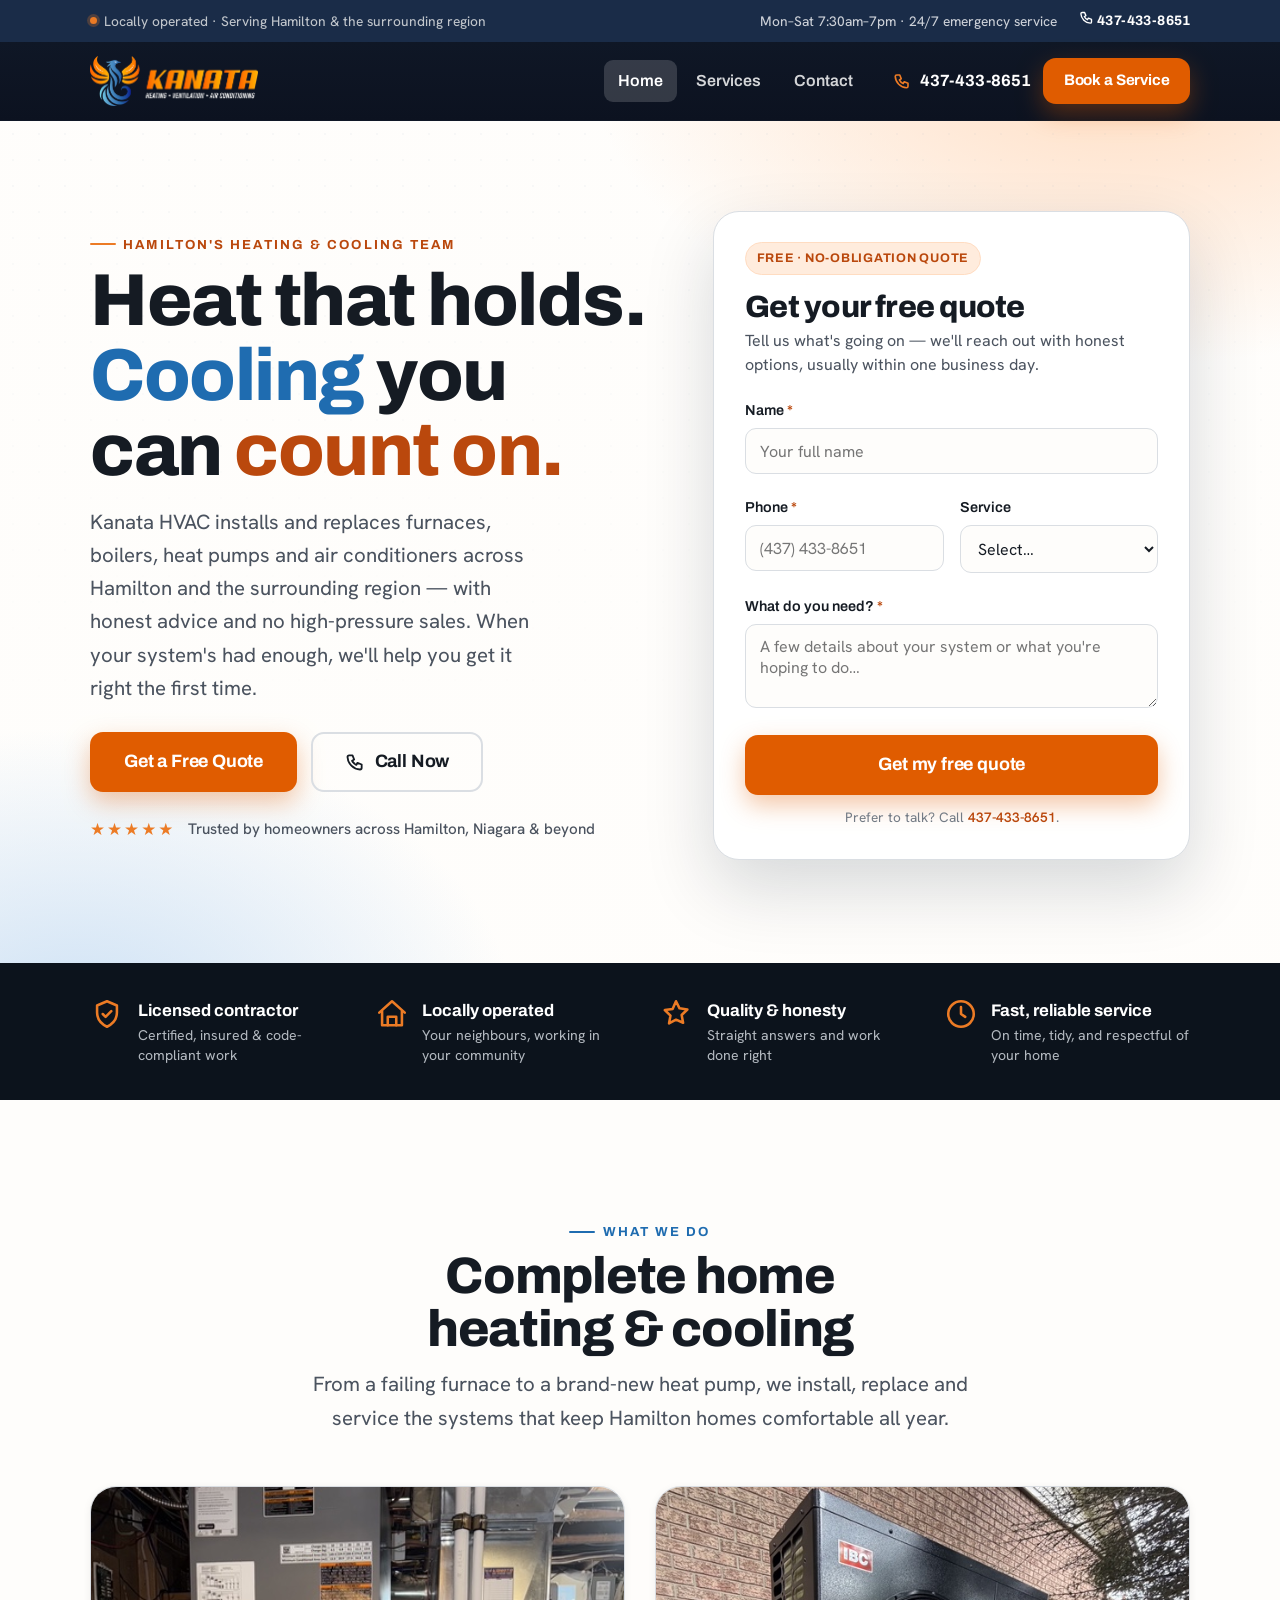
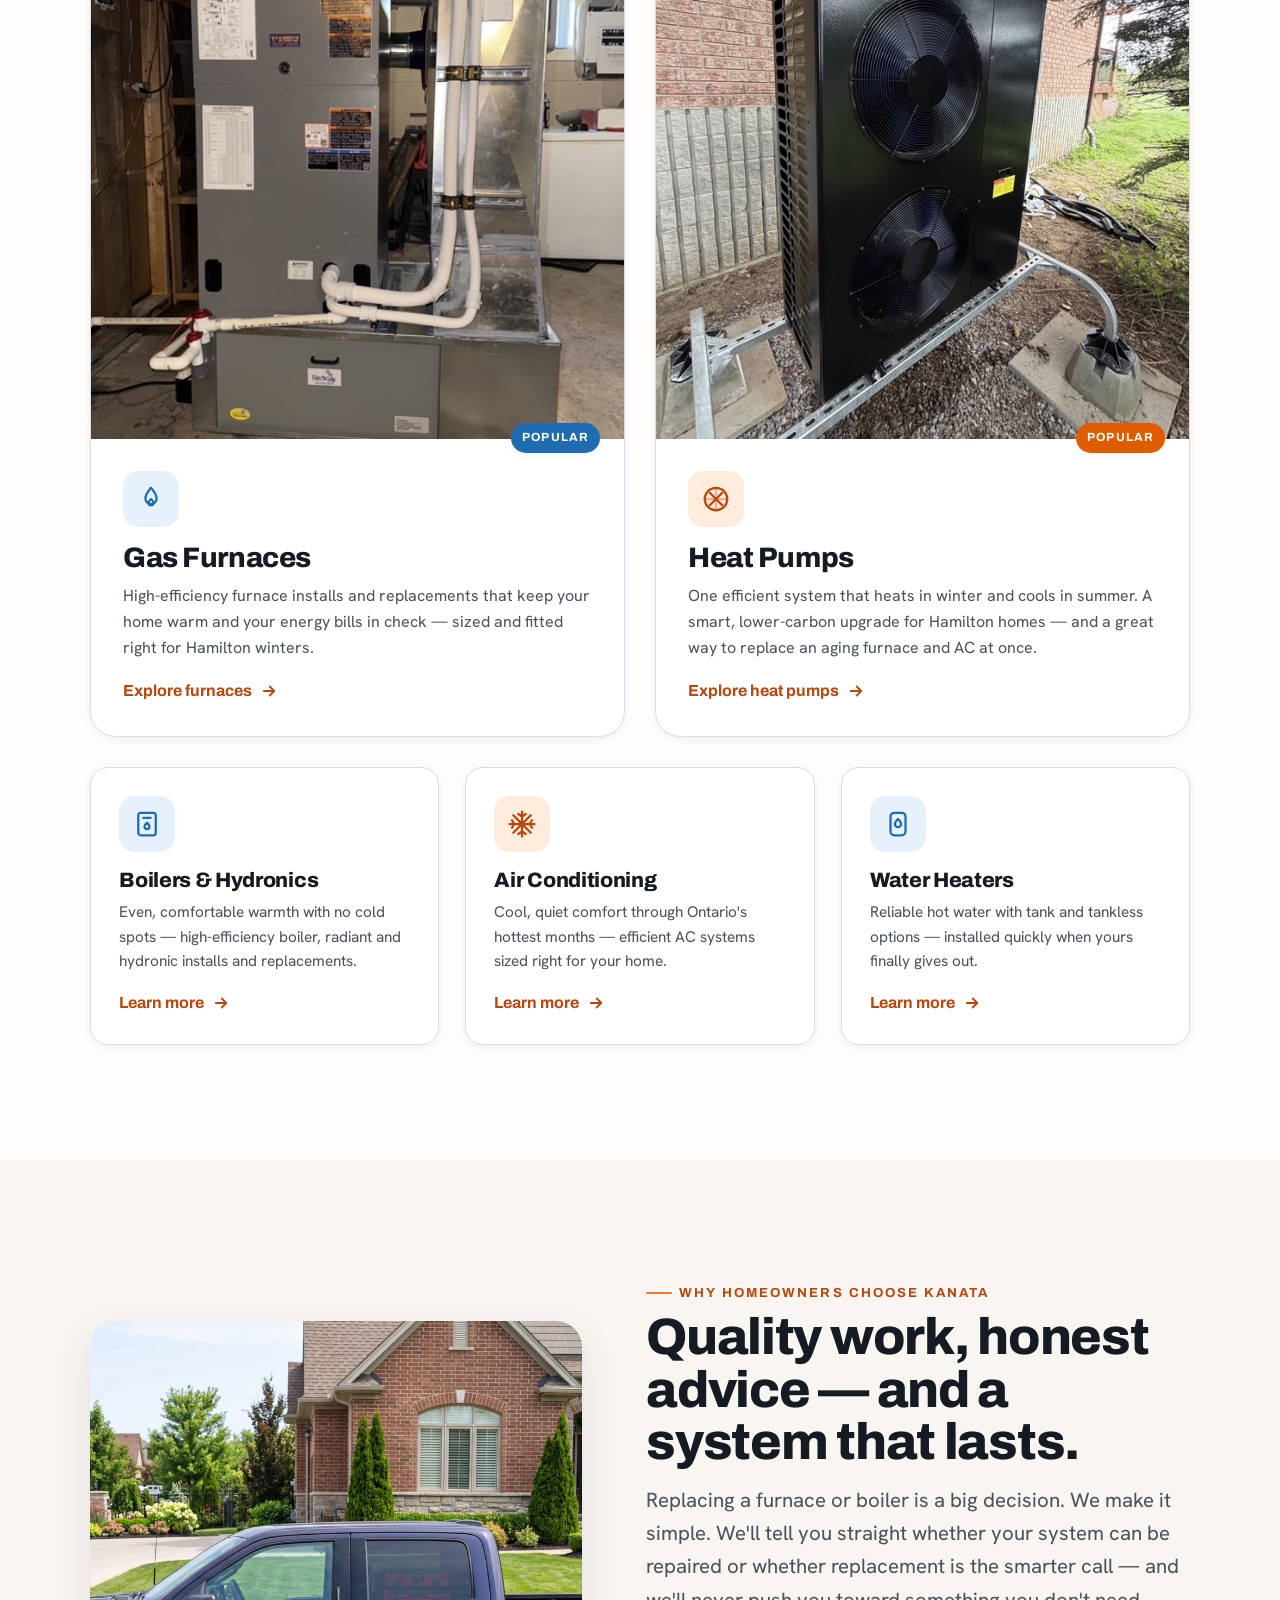
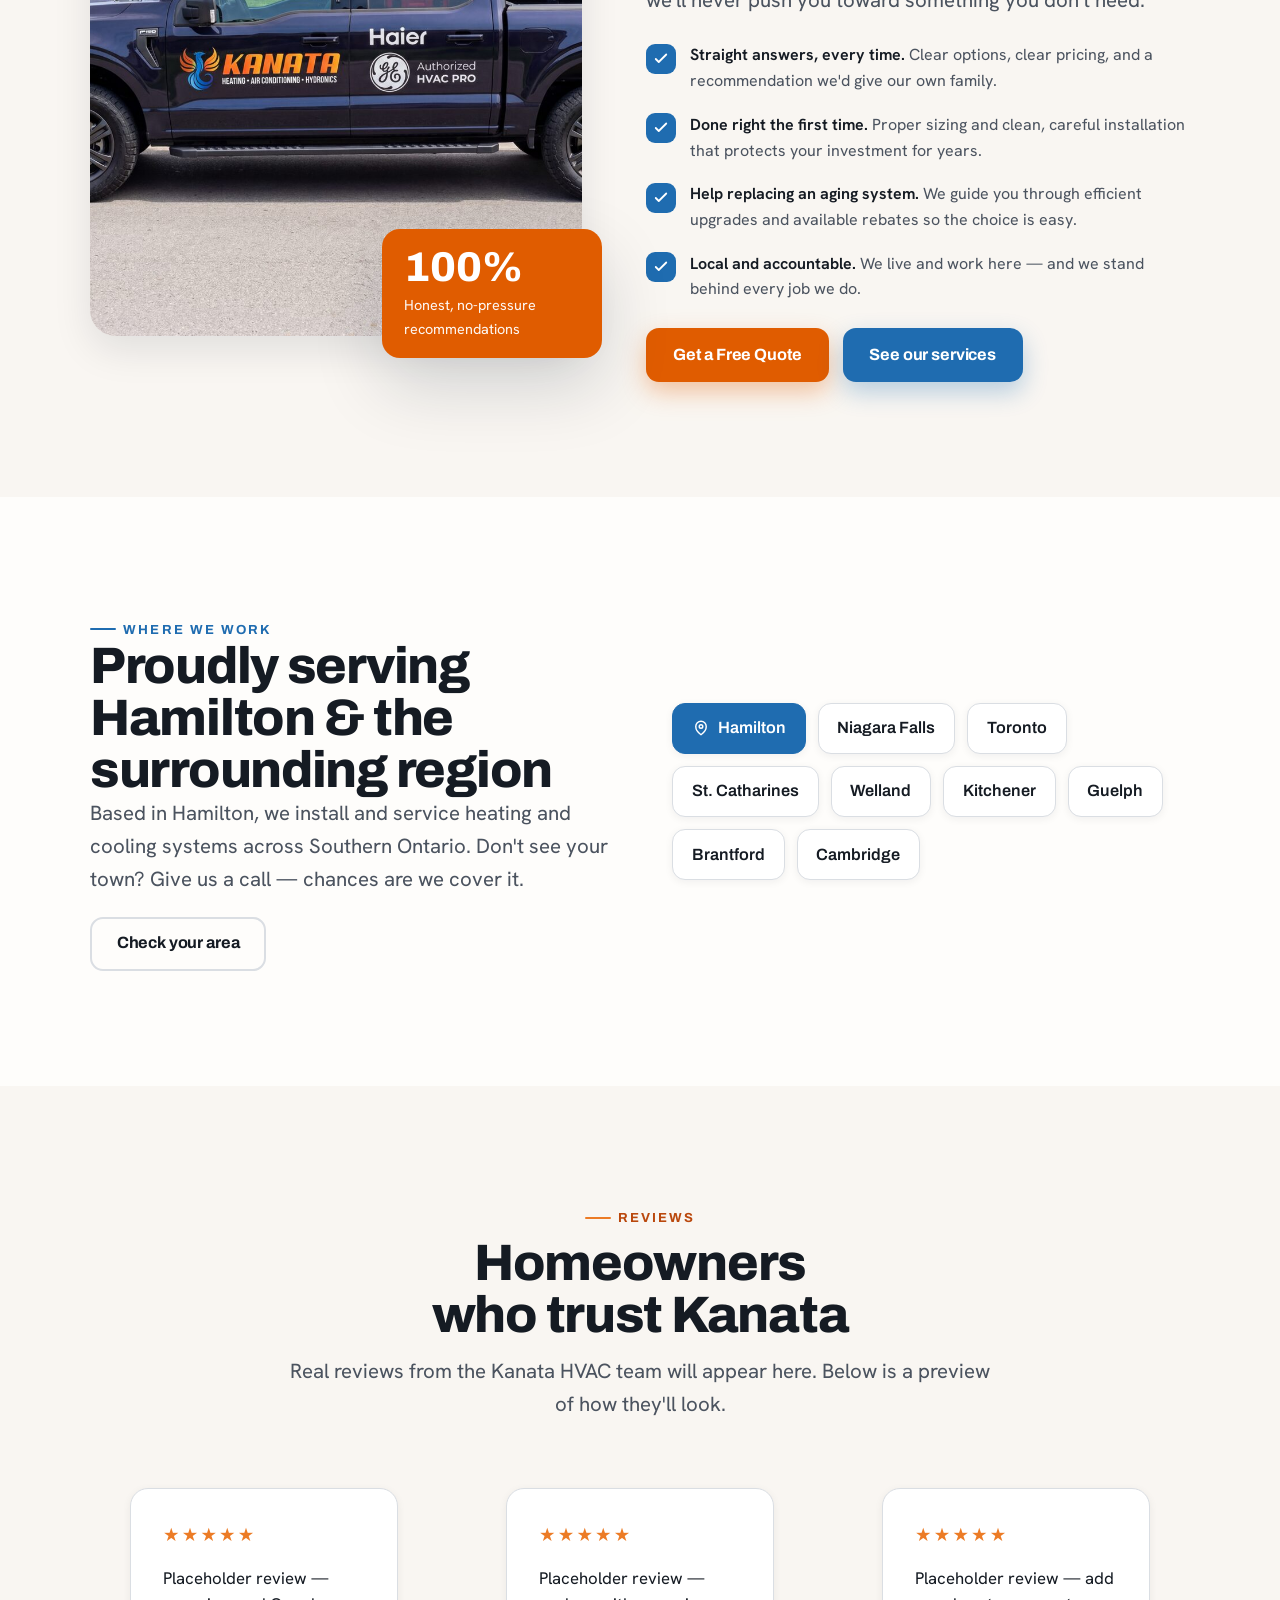
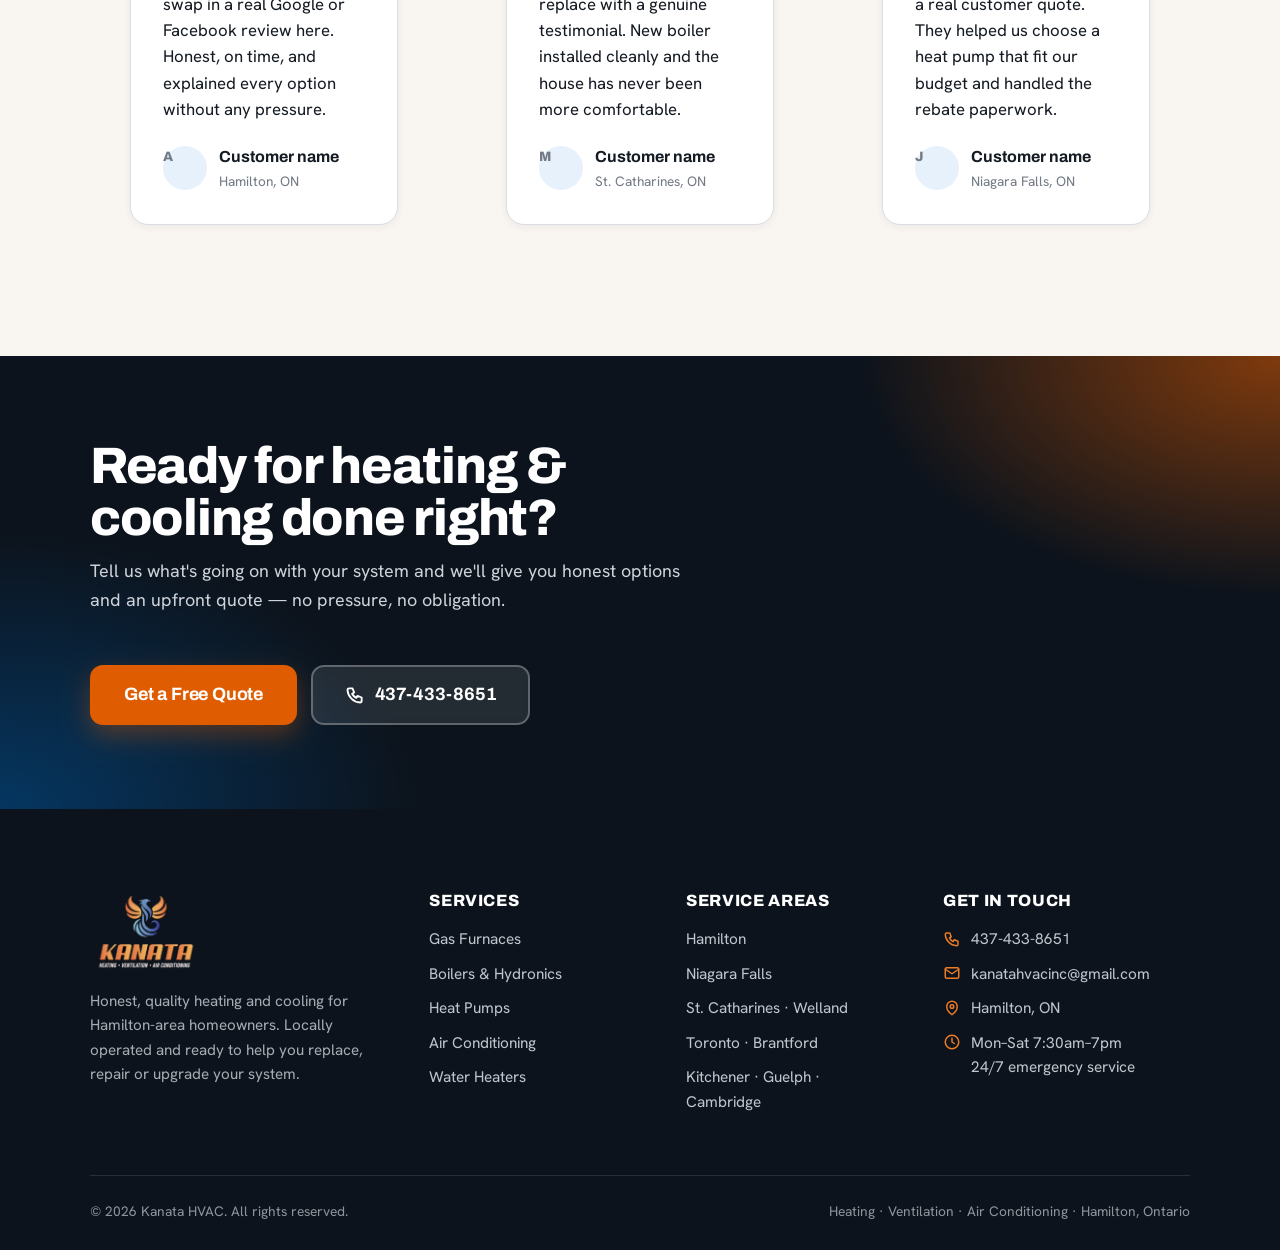
==== index.html @ a3b9c1a9 "Optimize truck image: 24MB PNG -> 366KB JPEG, update reference" ====
<!DOCTYPE html>
<html lang="en">
<head>
<meta charset="UTF-8">
<meta name="viewport" content="width=device-width, initial-scale=1.0">
<title>Kanata HVAC — Heating &amp; Cooling Experts in Hamilton, Ontario</title>
<meta name="description" content="Kanata HVAC installs and replaces gas furnaces, boilers, heat pumps, air conditioners and water heaters across Hamilton, Niagara Falls, St. Catharines and the surrounding region. Honest advice, quality installs. Call 437-433-8651.">
<link rel="icon" href="assets/logo-icon.png">
<link rel="preconnect" href="https://fonts.googleapis.com">
<link rel="preconnect" href="https://fonts.gstatic.com" crossorigin>
<link href="https://fonts.googleapis.com/css2?family=Archivo:wght@400;500;600;700;800;900&family=Hanken+Grotesk:wght@400;500;600;700&family=Oswald:wght@400;500;600;700&family=Public+Sans:wght@400;500;600;700&family=Saira:wght@400;500;600;700;800&family=Space+Grotesk:wght@400;500;600;700&family=Chivo:wght@400;500;600;700&display=swap" rel="stylesheet">
<link rel="stylesheet" href="styles.css">
<link rel="stylesheet" href="home.css">
</head>
<body>

<!-- ============ TOP BAR ============ -->
<div class="topbar">
  <div class="wrap">
    <div class="tb-left"><span class="dot"></span> Locally operated · Serving Hamilton &amp; the surrounding region</div>
    <div class="tb-right">
      <span class="tb-hours">Mon–Sat 7:30am–7pm · 24/7 emergency service</span>
      <a class="tb-phone" href="tel:+14374338651">
        <svg viewBox="0 0 24 24" fill="none" stroke="currentColor" stroke-width="2.2" stroke-linecap="round" stroke-linejoin="round" style="width:15px;height:15px"><path d="M5 4h4l2 5-2.5 1.5a11 11 0 0 0 5 5L15 13l5 2v4a2 2 0 0 1-2 2A16 16 0 0 1 3 6a2 2 0 0 1 2-2"/></svg>
        437-433-8651
      </a>
    </div>
  </div>
</div>

<!-- ============ HEADER / NAV ============ -->
<header class="nav" id="nav">
  <div class="wrap">
    <a class="brand" href="index.html" aria-label="Kanata HVAC — home">
      <img class="brand-logo" src="logo-full.png" alt="Kanata HVAC — Heating, Ventilation, Air Conditioning">
    </a>
    <nav class="nav-links" aria-label="Primary">
      <a href="index.html" class="active">Home</a>
      <a href="services.html">Services</a>
      <a href="contact.html">Contact</a>
    </nav>
    <div class="nav-cta">
      <a class="nav-phone desktop-phone" href="tel:+14374338651">
        <svg viewBox="0 0 24 24" fill="none" stroke="currentColor" stroke-width="2.2" stroke-linecap="round" stroke-linejoin="round"><path d="M5 4h4l2 5-2.5 1.5a11 11 0 0 0 5 5L15 13l5 2v4a2 2 0 0 1-2 2A16 16 0 0 1 3 6a2 2 0 0 1 2-2"/></svg>
        437-433-8651
      </a>
      <a class="btn btn-primary btn-sm" href="contact.html">Book a Service</a>
    </div>
    <button class="hamburger" id="hamburger" aria-label="Open menu" aria-expanded="false">
      <svg viewBox="0 0 24 24" fill="none" stroke="currentColor" stroke-width="2" stroke-linecap="round"><path d="M3 6h18M3 12h18M3 18h18"/></svg>
    </button>
  </div>
</header>

<!-- mobile menu -->
<div class="mobile-scrim" id="scrim"></div>
<aside class="mobile-menu" id="mobileMenu" aria-label="Mobile menu">
  <div class="mm-head">
    <img src="assets/logo-kanata.png" alt="Kanata HVAC" style="height:26px">
    <button class="mm-close" id="mmClose" aria-label="Close menu">
      <svg viewBox="0 0 24 24" fill="none" stroke="currentColor" stroke-width="2" stroke-linecap="round"><path d="M6 6l12 12M18 6L6 18"/></svg>
    </button>
  </div>
  <a class="mm-link" href="index.html">Home</a>
  <a class="mm-link" href="services.html">Services</a>
  <a class="mm-link" href="contact.html">Contact</a>
  <div class="mm-cta">
    <a class="btn btn-primary btn-block" href="contact.html">Get a Free Quote</a>
    <a class="btn btn-blue btn-block" href="contact.html">Book a Service</a>
    <a class="btn btn-outline btn-block" href="tel:+14374338651">
      <svg viewBox="0 0 24 24" fill="none" stroke="currentColor" stroke-width="2.2" stroke-linecap="round" stroke-linejoin="round"><path d="M5 4h4l2 5-2.5 1.5a11 11 0 0 0 5 5L15 13l5 2v4a2 2 0 0 1-2 2A16 16 0 0 1 3 6a2 2 0 0 1 2-2"/></svg>
      Call 437-433-8651
    </a>
  </div>
</aside>

<main>
<!-- ============ HERO ============ -->
<section class="hero">
  <div class="hero-bg" aria-hidden="true"></div>
  <div class="wrap hero-grid">
    <div class="hero-copy">
      <span class="eyebrow">Hamilton's heating &amp; cooling team</span>
      <h1>Heat that holds. <span class="hl-cool">Cooling</span> you can <span class="hl-warm">count on.</span></h1>
      <p class="lead">Kanata HVAC installs and replaces furnaces, boilers, heat pumps and air conditioners across Hamilton and the surrounding region — with honest advice and no high-pressure sales. When your system's had enough, we'll help you get it right the first time.</p>
      <div class="btn-row">
        <a class="btn btn-primary btn-lg" href="contact.html">Get a Free Quote</a>
        <a class="btn btn-outline btn-lg" href="tel:+14374338651">
          <svg viewBox="0 0 24 24" fill="none" stroke="currentColor" stroke-width="2.2" stroke-linecap="round" stroke-linejoin="round"><path d="M5 4h4l2 5-2.5 1.5a11 11 0 0 0 5 5L15 13l5 2v4a2 2 0 0 1-2 2A16 16 0 0 1 3 6a2 2 0 0 1 2-2"/></svg>
          Call Now
        </a>
      </div>
      <div class="hero-trust">
        <div class="stars" aria-label="5 out of 5 stars">★★★★★</div>
        <span>Trusted by homeowners across Hamilton, Niagara &amp; beyond</span>
      </div>
    </div>

    <div class="hero-media">
      <div class="form-card hero-form" id="heroQuoteCard">
        <form id="heroQuoteForm" data-quote-form novalidate>
          <div class="form-body">
            <span class="hf-flag">Free · No-obligation quote</span>
            <h2>Get your free quote</h2>
            <p class="sub">Tell us what's going on — we'll reach out with honest options, usually within one business day.</p>
            <div class="form-grid">
              <div class="field full">
                <label for="hf-name">Name <span class="req">*</span></label>
                <input type="text" id="hf-name" name="name" autocomplete="name" placeholder="Your full name" data-required>
                <span class="field-error"></span>
              </div>
              <div class="field">
                <label for="hf-phone">Phone <span class="req">*</span></label>
                <input type="tel" id="hf-phone" name="phone" autocomplete="tel" placeholder="(437) 433-8651" data-required>
                <span class="field-error"></span>
              </div>
              <div class="field">
                <label for="hf-service">Service</label>
                <select id="hf-service" name="service">
                  <option value="">Select…</option>
                  <option>Boiler / hydronics</option>
                  <option>Heat pump</option>
                  <option>Gas furnace</option>
                  <option>Air conditioning</option>
                  <option>Water heater</option>
                  <option>Not sure — need advice</option>
                </select>
                <span class="field-error"></span>
              </div>
              <div class="field full">
                <label for="hf-message">What do you need? <span class="req">*</span></label>
                <textarea id="hf-message" name="message" placeholder="A few details about your system or what you're hoping to do…" data-required></textarea>
                <span class="field-error"></span>
              </div>
            </div>
            <div class="form-actions">
              <button type="submit" class="btn btn-primary btn-lg btn-block">Get my free quote</button>
              <p class="form-note">Prefer to talk? Call <a href="tel:+14374338651">437-433-8651</a>.</p>
            </div>
          </div>
          <div class="form-success" hidden>
            <div class="fs-ic">
              <svg viewBox="0 0 24 24" fill="none" stroke="currentColor" stroke-width="2.2" stroke-linecap="round" stroke-linejoin="round"><path d="M5 12l4 4L19 6"/></svg>
            </div>
            <h3>Thanks — we've got it!</h3>
            <p>A member of the Kanata HVAC team will reach out shortly. Need us sooner? Call <a href="tel:+14374338651" style="color:var(--orange-deep);font-weight:600">437-433-8651</a>.</p>
          </div>
        </form>
      </div>
    </div>
  </div>
</section>

<!-- ============ TRUST STRIP ============ -->
<section class="trust-strip">
  <div class="wrap trust-grid">
    <div class="trust-item">
      <svg viewBox="0 0 24 24" fill="none" stroke="currentColor" stroke-width="1.8" stroke-linecap="round" stroke-linejoin="round"><path d="M12 3l7 3v5c0 4.5-3 8-7 10-4-2-7-5.5-7-10V6z"/><path d="M9 12l2 2 4-4"/></svg>
      <div><strong>Licensed contractor</strong><span>Certified, insured &amp; code-compliant work</span></div>
    </div>
    <div class="trust-item">
      <svg viewBox="0 0 24 24" fill="none" stroke="currentColor" stroke-width="1.8" stroke-linecap="round" stroke-linejoin="round"><path d="M3 11l9-8 9 8"/><path d="M5 10v10h14V10"/><path d="M9 20v-6h6v6"/></svg>
      <div><strong>Locally operated</strong><span>Your neighbours, working in your community</span></div>
    </div>
    <div class="trust-item">
      <svg viewBox="0 0 24 24" fill="none" stroke="currentColor" stroke-width="1.8" stroke-linecap="round" stroke-linejoin="round"><path d="M12 3l2.5 5 5.5.8-4 3.9 1 5.5L12 16l-4.9 2.6 1-5.5-4-3.9 5.5-.8z"/></svg>
      <div><strong>Quality &amp; honesty</strong><span>Straight answers and work done right</span></div>
    </div>
    <div class="trust-item">
      <svg viewBox="0 0 24 24" fill="none" stroke="currentColor" stroke-width="1.8" stroke-linecap="round" stroke-linejoin="round"><circle cx="12" cy="12" r="9"/><path d="M12 7v5l3 2"/></svg>
      <div><strong>Fast, reliable service</strong><span>On time, tidy, and respectful of your home</span></div>
    </div>
  </div>
</section>

<!-- ============ SERVICES OVERVIEW ============ -->
<section class="section" id="services">
  <div class="wrap">
    <div class="section-head center reveal">
      <span class="eyebrow eyebrow--blue" style="justify-content:center">What we do</span>
      <h2>Complete home heating &amp; cooling</h2>
      <p class="lead">From a failing furnace to a brand-new heat pump, we install, replace and service the systems that keep Hamilton homes comfortable all year.</p>
    </div>

    <!-- featured pair -->
    <div class="svc-featured">
      <a class="svc-feature svc-feature--blue reveal" href="services.html#furnaces">
        <div class="svc-feature-media">
          <img src="furnace.jpeg" alt="High-efficiency furnace and air handler installed by Kanata HVAC" style="width:100%;height:100%;object-fit:cover;display:block;">
        </div>
        <div class="svc-feature-body">
          <span class="svc-tag">Popular</span>
          <div class="svc-ic">
            <svg viewBox="0 0 24 24" fill="none" stroke="currentColor" stroke-width="1.8" stroke-linecap="round" stroke-linejoin="round"><path d="M12 3c3 3.5 4.5 6 4.5 8.5a4.5 4.5 0 0 1-9 0C7.5 9 9 6.5 12 3z"/><path d="M12 17a2 2 0 0 0 2-2c0-1-1-2-2-3-1 1-2 2-2 3a2 2 0 0 0 2 2z"/></svg>
          </div>
          <h3>Gas Furnaces</h3>
          <p>High-efficiency furnace installs and replacements that keep your home warm and your energy bills in check — sized and fitted right for Hamilton winters.</p>
          <span class="svc-link">Explore furnaces <svg viewBox="0 0 24 24" fill="none" stroke="currentColor" stroke-width="2.4" stroke-linecap="round" stroke-linejoin="round"><path d="M5 12h14M13 6l6 6-6 6"/></svg></span>
        </div>
      </a>

      <a class="svc-feature svc-feature--orange reveal" href="services.html#heat-pumps">
        <div class="svc-feature-media">
          <img src="heatpump.jpeg" alt="IBC heat pump exterior unit installed by Kanata HVAC" style="width:100%;height:100%;object-fit:cover;display:block;">
        </div>
        <div class="svc-feature-body">
          <span class="svc-tag svc-tag--orange">Popular</span>
          <div class="svc-ic svc-ic--orange">
            <svg viewBox="0 0 24 24" fill="none" stroke="currentColor" stroke-width="1.8" stroke-linecap="round" stroke-linejoin="round"><circle cx="12" cy="12" r="9"/><path d="M12 3v18M3 12h18" opacity=".35"/><path d="M12 12L7 7M12 12l5 5M12 12l5-5M12 12l-5 5"/></svg>
          </div>
          <h3>Heat Pumps</h3>
          <p>One efficient system that heats in winter and cools in summer. A smart, lower-carbon upgrade for Hamilton homes — and a great way to replace an aging furnace and AC at once.</p>
          <span class="svc-link">Explore heat pumps <svg viewBox="0 0 24 24" fill="none" stroke="currentColor" stroke-width="2.4" stroke-linecap="round" stroke-linejoin="round"><path d="M5 12h14M13 6l6 6-6 6"/></svg></span>
        </div>
      </a>
    </div>

    <!-- secondary trio -->
    <div class="svc-trio">
      <a class="svc-card reveal" href="services.html#boilers">
        <div class="svc-ic svc-ic--blue">
          <svg viewBox="0 0 24 24" fill="none" stroke="currentColor" stroke-width="1.8" stroke-linecap="round" stroke-linejoin="round"><rect x="5" y="3" width="14" height="18" rx="2"/><path d="M9 7h6"/><path d="M12 11c1.5 1.2 2 2 2 3a2 2 0 0 1-4 0c0-1 .5-1.8 2-3z"/></svg>
        </div>
        <h3>Boilers &amp; Hydronics</h3>
        <p>Even, comfortable warmth with no cold spots — high-efficiency boiler, radiant and hydronic installs and replacements.</p>
        <span class="svc-link">Learn more <svg viewBox="0 0 24 24" fill="none" stroke="currentColor" stroke-width="2.4" stroke-linecap="round" stroke-linejoin="round"><path d="M5 12h14M13 6l6 6-6 6"/></svg></span>
      </a>
      <a class="svc-card reveal" href="services.html#air-conditioning">
        <div class="svc-ic svc-ic--orange">
          <svg viewBox="0 0 24 24" fill="none" stroke="currentColor" stroke-width="1.8" stroke-linecap="round" stroke-linejoin="round"><path d="M12 2v20M12 6l3-2M12 6L9 4M12 18l3 2M12 18l-3 2M2 12h20M6 12L4 9M6 12l-2 3M18 12l2-3M18 12l2 3M5 5l14 14M19 5L5 19"/></svg>
        </div>
        <h3>Air Conditioning</h3>
        <p>Cool, quiet comfort through Ontario's hottest months — efficient AC systems sized right for your home.</p>
        <span class="svc-link">Learn more <svg viewBox="0 0 24 24" fill="none" stroke="currentColor" stroke-width="2.4" stroke-linecap="round" stroke-linejoin="round"><path d="M5 12h14M13 6l6 6-6 6"/></svg></span>
      </a>
      <a class="svc-card reveal" href="services.html#water-heaters">
        <div class="svc-ic">
          <svg viewBox="0 0 24 24" fill="none" stroke="currentColor" stroke-width="1.8" stroke-linecap="round" stroke-linejoin="round"><rect x="6" y="3" width="12" height="18" rx="3"/><path d="M12 8c1.5 1.5 2.5 2.7 2.5 4a2.5 2.5 0 0 1-5 0c0-1.3 1-2.5 2.5-4z"/></svg>
        </div>
        <h3>Water Heaters</h3>
        <p>Reliable hot water with tank and tankless options — installed quickly when yours finally gives out.</p>
        <span class="svc-link">Learn more <svg viewBox="0 0 24 24" fill="none" stroke="currentColor" stroke-width="2.4" stroke-linecap="round" stroke-linejoin="round"><path d="M5 12h14M13 6l6 6-6 6"/></svg></span>
      </a>
    </div>
  </div>
</section>

<!-- ============ WHY CHOOSE US ============ -->
<section class="section why" id="why">
  <div class="wrap why-grid">
    <div class="why-media reveal">
      <div class="why-photo why-photo--img">
        <img src="truck.jpg" alt="Kanata HVAC service truck parked in a Hamilton neighbourhood">
      </div>
      <div class="why-stat">
        <strong>100%</strong>
        <span>Honest, no-pressure recommendations</span>
      </div>
    </div>
    <div class="why-copy reveal">
      <span class="eyebrow">Why homeowners choose Kanata</span>
      <h2>Quality work, honest advice — and a system that lasts.</h2>
      <p class="lead">Replacing a furnace or boiler is a big decision. We make it simple. We'll tell you straight whether your system can be repaired or whether replacement is the smarter call — and we'll never push you toward something you don't need.</p>
      <ul class="why-list">
        <li>
          <span class="wl-ic"><svg viewBox="0 0 24 24" fill="none" stroke="currentColor" stroke-width="2.4" stroke-linecap="round" stroke-linejoin="round"><path d="M5 12l4 4L19 6"/></svg></span>
          <div><strong>Straight answers, every time.</strong> Clear options, clear pricing, and a recommendation we'd give our own family.</div>
        </li>
        <li>
          <span class="wl-ic"><svg viewBox="0 0 24 24" fill="none" stroke="currentColor" stroke-width="2.4" stroke-linecap="round" stroke-linejoin="round"><path d="M5 12l4 4L19 6"/></svg></span>
          <div><strong>Done right the first time.</strong> Proper sizing and clean, careful installation that protects your investment for years.</div>
        </li>
        <li>
          <span class="wl-ic"><svg viewBox="0 0 24 24" fill="none" stroke="currentColor" stroke-width="2.4" stroke-linecap="round" stroke-linejoin="round"><path d="M5 12l4 4L19 6"/></svg></span>
          <div><strong>Help replacing an aging system.</strong> We guide you through efficient upgrades and available rebates so the choice is easy.</div>
        </li>
        <li>
          <span class="wl-ic"><svg viewBox="0 0 24 24" fill="none" stroke="currentColor" stroke-width="2.4" stroke-linecap="round" stroke-linejoin="round"><path d="M5 12l4 4L19 6"/></svg></span>
          <div><strong>Local and accountable.</strong> We live and work here — and we stand behind every job we do.</div>
        </li>
      </ul>
      <div class="btn-row">
        <a class="btn btn-primary" href="contact.html">Get a Free Quote</a>
        <a class="btn btn-blue" href="services.html">See our services</a>
      </div>
    </div>
  </div>
</section>

<!-- ============ SERVICE AREAS ============ -->
<section class="section areas" id="areas">
  <div class="wrap">
    <div class="areas-inner">
      <div class="areas-head reveal">
        <span class="eyebrow eyebrow--blue">Where we work</span>
        <h2>Proudly serving Hamilton &amp; the surrounding region</h2>
        <p class="lead">Based in Hamilton, we install and service heating and cooling systems across Southern Ontario. Don't see your town? Give us a call — chances are we cover it.</p>
        <a class="btn btn-outline" href="contact.html">Check your area</a>
      </div>
      <div class="areas-grid reveal">
        <span class="area-chip area-chip--home"><svg viewBox="0 0 24 24" fill="none" stroke="currentColor" stroke-width="1.9" stroke-linecap="round" stroke-linejoin="round"><path d="M12 21s-7-5-7-11a7 7 0 0 1 14 0c0 6-7 11-7 11z"/><circle cx="12" cy="10" r="2.4"/></svg>Hamilton</span>
        <span class="area-chip">Niagara Falls</span>
        <span class="area-chip">Toronto</span>
        <span class="area-chip">St. Catharines</span>
        <span class="area-chip">Welland</span>
        <span class="area-chip">Kitchener</span>
        <span class="area-chip">Guelph</span>
        <span class="area-chip">Brantford</span>
        <span class="area-chip">Cambridge</span>
      </div>
    </div>
  </div>
</section>

<!-- ============ TESTIMONIALS ============ -->
<section class="section reviews" id="reviews">
  <div class="wrap">
    <div class="section-head center reveal">
      <span class="eyebrow" style="justify-content:center">Reviews</span>
      <h2>Homeowners who trust Kanata</h2>
      <p class="lead">Real reviews from the Kanata HVAC team will appear here. Below is a preview of how they'll look.</p>
    </div>
    <div class="reviews-grid">
      <figure class="review-card reveal">
        <div class="stars">★★★★★</div>
        <blockquote>Placeholder review — swap in a real Google or Facebook review here. Honest, on time, and explained every option without any pressure.</blockquote>
        <figcaption><span class="rv-avatar" aria-hidden="true">A</span><div><strong>Customer name</strong><span>Hamilton, ON</span></div></figcaption>
      </figure>
      <figure class="review-card reveal">
        <div class="stars">★★★★★</div>
        <blockquote>Placeholder review — replace with a genuine testimonial. New boiler installed cleanly and the house has never been more comfortable.</blockquote>
        <figcaption><span class="rv-avatar" aria-hidden="true">M</span><div><strong>Customer name</strong><span>St. Catharines, ON</span></div></figcaption>
      </figure>
      <figure class="review-card reveal">
        <div class="stars">★★★★★</div>
        <blockquote>Placeholder review — add a real customer quote. They helped us choose a heat pump that fit our budget and handled the rebate paperwork.</blockquote>
        <figcaption><span class="rv-avatar" aria-hidden="true">J</span><div><strong>Customer name</strong><span>Niagara Falls, ON</span></div></figcaption>
      </figure>
    </div>
  </div>
</section>

<!-- ============ CLOSING CTA ============ -->
<section class="cta-band">
  <div class="wrap cta-inner">
    <div class="cta-copy">
      <h2>Ready for heating &amp; cooling done right?</h2>
      <p>Tell us what's going on with your system and we'll give you honest options and an upfront quote — no pressure, no obligation.</p>
    </div>
    <div class="cta-actions">
      <a class="btn btn-primary btn-lg" href="contact.html">Get a Free Quote</a>
      <a class="btn btn-ghost-light btn-lg" href="tel:+14374338651">
        <svg viewBox="0 0 24 24" fill="none" stroke="currentColor" stroke-width="2.2" stroke-linecap="round" stroke-linejoin="round"><path d="M5 4h4l2 5-2.5 1.5a11 11 0 0 0 5 5L15 13l5 2v4a2 2 0 0 1-2 2A16 16 0 0 1 3 6a2 2 0 0 1 2-2"/></svg>
        437-433-8651
      </a>
    </div>
  </div>
</section>
</main>

<!-- ============ FOOTER ============ -->
<footer class="footer">
  <div class="wrap">
    <div class="footer-grid">
      <div class="f-brand">
        <img src="assets/logo.png" alt="Kanata HVAC — Heating, Ventilation, Air Conditioning">
        <p>Honest, quality heating and cooling for Hamilton-area homeowners. Locally operated and ready to help you replace, repair or upgrade your system.</p>
      </div>
      <div>
        <h4>Services</h4>
        <ul>
          <li><a href="services.html#furnaces">Gas Furnaces</a></li>
          <li><a href="services.html#boilers">Boilers &amp; Hydronics</a></li>
          <li><a href="services.html#heat-pumps">Heat Pumps</a></li>
          <li><a href="services.html#air-conditioning">Air Conditioning</a></li>
          <li><a href="services.html#water-heaters">Water Heaters</a></li>
        </ul>
      </div>
      <div>
        <h4>Service Areas</h4>
        <ul>
          <li>Hamilton</li>
          <li>Niagara Falls</li>
          <li>St. Catharines · Welland</li>
          <li>Toronto · Brantford</li>
          <li>Kitchener · Guelph · Cambridge</li>
        </ul>
      </div>
      <div>
        <h4>Get in touch</h4>
        <ul class="f-contact">
          <li><svg viewBox="0 0 24 24" fill="none" stroke="currentColor" stroke-width="2" stroke-linecap="round" stroke-linejoin="round"><path d="M5 4h4l2 5-2.5 1.5a11 11 0 0 0 5 5L15 13l5 2v4a2 2 0 0 1-2 2A16 16 0 0 1 3 6a2 2 0 0 1 2-2"/></svg><a href="tel:+14374338651">437-433-8651</a></li>
          <li><svg viewBox="0 0 24 24" fill="none" stroke="currentColor" stroke-width="2" stroke-linecap="round" stroke-linejoin="round"><rect x="3" y="5" width="18" height="14" rx="2"/><path d="M3 7l9 6 9-6"/></svg><a href="mailto:kanatahvacinc@gmail.com">kanatahvacinc@gmail.com</a></li>
          <li><svg viewBox="0 0 24 24" fill="none" stroke="currentColor" stroke-width="2" stroke-linecap="round" stroke-linejoin="round"><path d="M12 21s-7-5-7-11a7 7 0 0 1 14 0c0 6-7 11-7 11z"/><circle cx="12" cy="10" r="2.4"/></svg><span>Hamilton, ON</span></li>
          <li><svg viewBox="0 0 24 24" fill="none" stroke="currentColor" stroke-width="2" stroke-linecap="round" stroke-linejoin="round"><circle cx="12" cy="12" r="9"/><path d="M12 7v5l3 2"/></svg><span>Mon–Sat 7:30am–7pm<br>24/7 emergency service</span></li>
        </ul>
      </div>
    </div>
    <div class="footer-bottom">
      <span>© 2026 Kanata HVAC. All rights reserved.</span>
      <span>Heating · Ventilation · Air Conditioning · Hamilton, Ontario</span>
    </div>
  </div>
</footer>

<!-- tweaks mount -->
<script src="main.js"></script>
</body>
</html>
---- styles.css ----
/* ============================================================
   KANATA HVAC — shared design system
   Bold & energetic · sturdy grotesk · orange(heat)+blue(cool)
   ============================================================ */

/* ---- Fonts: defaults set here, overridable by Tweaks panel ---- */
:root{
  --font-head: 'Archivo', system-ui, sans-serif;
  --font-body: 'Hanken Grotesk', system-ui, sans-serif;

  /* Brand palette (oklch) */
  --orange:       oklch(0.70 0.166 52);
  --orange-cta:   oklch(0.635 0.185 46);
  --orange-deep:  oklch(0.55 0.16 42);
  --orange-tint:  oklch(0.955 0.03 60);
  --orange-tint2: oklch(0.92 0.055 58);

  --blue:         oklch(0.52 0.13 250);
  --blue-deep:    oklch(0.34 0.095 252);
  --blue-tint:    oklch(0.955 0.018 250);
  --blue-tint2:   oklch(0.90 0.035 248);

  --ink:    oklch(0.22 0.018 255);
  --ink-2:  oklch(0.44 0.022 255);
  --ink-3:  oklch(0.58 0.018 255);

  --bg:      oklch(0.995 0.003 80);
  --surface: oklch(0.975 0.006 75);
  --line:    oklch(0.90 0.008 255);
  --line-2:  oklch(0.94 0.006 255);

  --dark:    oklch(0.185 0.022 256);
  --dark-2:  oklch(0.24 0.026 256);

  --radius:   18px;
  --radius-sm:12px;
  --radius-lg:26px;

  --shadow-sm: 0 2px 8px oklch(0.2 0.02 255 / 0.06);
  --shadow:    0 14px 38px oklch(0.2 0.04 255 / 0.10);
  --shadow-lg: 0 28px 70px oklch(0.2 0.05 255 / 0.16);

  --wrap: 1180px;
  --ease: cubic-bezier(.2,.7,.2,1);
}

*{ box-sizing:border-box; }
html{ scroll-behavior:smooth; -webkit-text-size-adjust:100%; }
body{
  margin:0; background:var(--bg); color:var(--ink);
  font-family:var(--font-body);
  font-size:clamp(16px,1.05vw,18px); line-height:1.62;
  font-weight:420;
  -webkit-font-smoothing:antialiased; text-rendering:optimizeLegibility;
}
img{ display:block; max-width:100%; }
a{ color:inherit; text-decoration:none; }
button{ font-family:inherit; }

h1,h2,h3,h4{
  font-family:var(--font-head); font-weight:800;
  line-height:1.02; letter-spacing:-0.02em; margin:0;
  color:var(--ink); text-wrap:balance;
}
h1{ font-size:clamp(2.5rem,6vw,4.6rem); }
h2{ font-size:clamp(2rem,4vw,3.2rem); letter-spacing:-0.025em; }
h3{ font-size:clamp(1.3rem,2vw,1.7rem); letter-spacing:-0.015em; }
p{ margin:0 0 1em; text-wrap:pretty; color:var(--ink-2); }
.lead{ font-size:clamp(1.12rem,1.6vw,1.4rem); color:var(--ink-2); font-weight:430; }

/* ---------- layout helpers ---------- */
.wrap{ width:100%; max-width:var(--wrap); margin-inline:auto; padding-inline:clamp(20px,5vw,40px); }
.section{ padding-block:clamp(64px,9vw,120px); }
.section--tight{ padding-block:clamp(48px,6vw,80px); }
.center{ text-align:center; }
.stack-sm > * + *{ margin-top:.6rem; }

.eyebrow{
  display:inline-flex; align-items:center; gap:.55em;
  font-family:var(--font-head); font-weight:700;
  font-size:.82rem; letter-spacing:.16em; text-transform:uppercase;
  color:var(--orange-deep);
}
.eyebrow::before{ content:""; width:26px; height:2px; background:var(--orange); border-radius:2px; }
.eyebrow--blue{ color:var(--blue); }
.eyebrow--blue::before{ background:var(--blue); }
.eyebrow--light{ color:var(--orange); }

.section-head{ max-width:720px; }
.section-head.center{ margin-inline:auto; }
.section-head p{ margin-top:.85rem; }

/* ---------- buttons ---------- */
.btn{
  --bh:54px;
  display:inline-flex; align-items:center; justify-content:center; gap:.55em;
  height:var(--bh); padding-inline:1.55rem;
  font-family:var(--font-head); font-weight:700; font-size:1.02rem; letter-spacing:-0.01em;
  border-radius:13px; border:2px solid transparent; cursor:pointer;
  transition:transform .16s var(--ease), box-shadow .2s var(--ease), background .2s, color .2s, border-color .2s;
  white-space:nowrap; line-height:1;
}
.btn svg{ width:20px; height:20px; }
.btn:active{ transform:translateY(1px) scale(.99); }
.btn-primary{ background:var(--orange-cta); color:#fff; box-shadow:0 10px 24px oklch(0.63 0.185 46 / .34); }
.btn-primary:hover{ background:var(--orange-deep); transform:translateY(-2px); box-shadow:0 16px 32px oklch(0.6 0.18 46 / .42); }
.btn-blue{ background:var(--blue); color:#fff; box-shadow:0 10px 24px oklch(0.52 0.13 250 / .3); }
.btn-blue:hover{ background:var(--blue-deep); transform:translateY(-2px); box-shadow:0 16px 32px oklch(0.4 0.12 250 / .4); }
.btn-outline{ background:transparent; color:var(--ink); border-color:var(--line); }
.btn-outline:hover{ border-color:var(--ink); transform:translateY(-2px); }
.btn-ghost-light{ background:oklch(1 0 0 / .1); color:#fff; border-color:oklch(1 0 0 / .28); backdrop-filter:blur(4px); }
.btn-ghost-light:hover{ background:oklch(1 0 0 / .18); transform:translateY(-2px); }
.btn-sm{ --bh:46px; font-size:.95rem; padding-inline:1.15rem; }
.btn-lg{ --bh:60px; font-size:1.12rem; padding-inline:2rem; }
.btn-block{ width:100%; }

.btn-row{ display:flex; flex-wrap:wrap; gap:.85rem; }

/* ---------- top utility bar ---------- */
.topbar{
  background:#1a2c48; color:oklch(0.86 0.01 255);
  font-size:.86rem; font-weight:450;
}
.topbar .wrap{ display:flex; align-items:center; justify-content:space-between; gap:1rem; min-height:42px; }
.topbar a{ color:#fff; }
.topbar .tb-left{ display:flex; align-items:center; gap:.5em; color:oklch(0.82 0.01 255); }
.topbar .tb-right{ display:flex; align-items:center; gap:1.4rem; }
.topbar .tb-right span{ display:inline-flex; align-items:center; gap:.45em; }
.topbar .tb-phone{ font-family:var(--font-head); font-weight:700; letter-spacing:.01em; white-space:nowrap; }
.topbar .tb-phone:hover{ color:var(--orange); }
.dot{ width:7px; height:7px; border-radius:50%; background:var(--orange); box-shadow:0 0 0 3px oklch(0.7 0.166 52 / .25); }

/* ---------- header / nav ---------- */
.nav{
  position:sticky; top:0; z-index:60;
  background:linear-gradient(180deg, #0f1726, #0c1220);
  border-bottom:1px solid transparent; transition:box-shadow .25s, border-color .25s, background .25s;
}
.nav.scrolled{ border-color:oklch(1 0 0 / .14); box-shadow:0 8px 28px oklch(0.2 0.05 255 / .35); }
.nav .wrap{ display:flex; align-items:center; gap:1.5rem; min-height:78px; }
.brand{ display:flex; align-items:center; gap:.7rem; margin-right:auto; }
.brand img.brand-logo{ height:50px; width:auto; max-width:min(64vw,300px); object-fit:contain; }
.nav-links{ display:flex; align-items:center; gap:.35rem; }
.nav-links a{
  font-family:var(--font-head); font-weight:600; font-size:1rem;
  color:oklch(1 0 0 / .82); padding:.5rem .85rem; border-radius:9px; transition:color .15s, background .15s;
}
.nav-links a:hover{ color:#fff; background:oklch(1 0 0 / .14); }
.nav-links a.active{ color:#fff; background:oklch(1 0 0 / .16); }
.nav-cta{ display:flex; align-items:center; gap:.6rem; }
.nav-phone{
  display:inline-flex; align-items:center; gap:.5em;
  font-family:var(--font-head); font-weight:700; font-size:1.02rem; color:#fff;
  padding:.4rem .2rem; white-space:nowrap;
}
.nav-phone svg{ width:18px; height:18px; color:var(--orange); }
.nav-phone:hover{ color:var(--orange); }
.hamburger{
  display:none; width:46px; height:46px; border:1px solid oklch(1 0 0 / .3); background:oklch(1 0 0 / .12);
  border-radius:11px; cursor:pointer; align-items:center; justify-content:center; color:#fff;
}
.hamburger svg{ width:24px; height:24px; }

/* mobile menu panel */
.mobile-menu{
  display:none; position:fixed; inset:0 0 0 auto; width:min(340px,86vw); z-index:80;
  background:var(--bg); box-shadow:var(--shadow-lg); padding:24px;
  transform:translateX(100%); transition:transform .3s var(--ease);
  flex-direction:column; gap:.4rem;
}
.mobile-menu.open{ transform:translateX(0); }
.mobile-scrim{ display:none; position:fixed; inset:0; background:oklch(0.2 0.02 255 / .45); z-index:70; opacity:0; transition:opacity .3s; }
.mobile-scrim.open{ opacity:1; }
.mobile-menu .mm-head{ display:flex; align-items:center; justify-content:space-between; margin-bottom:1rem; }
.mobile-menu a.mm-link{ font-family:var(--font-head); font-weight:700; font-size:1.3rem; padding:.7rem 0; border-bottom:1px solid var(--line-2); color:var(--ink); }
.mobile-menu .mm-cta{ margin-top:1.2rem; display:flex; flex-direction:column; gap:.7rem; }
.mm-close{ width:42px;height:42px;border:1px solid var(--line);background:#fff;border-radius:10px;cursor:pointer;display:flex;align-items:center;justify-content:center; }
.mm-close svg{ width:22px;height:22px; }

/* ---------- placeholders (images to be supplied) ---------- */
.ph{
  position:relative; overflow:hidden; border-radius:var(--radius);
  background:
    repeating-linear-gradient(135deg, oklch(0.93 0.02 250) 0 14px, oklch(0.96 0.012 250) 14px 28px);
  display:flex; align-items:center; justify-content:center; min-height:120px; isolation:isolate;
}
.ph--warm{
  background:
    repeating-linear-gradient(135deg, oklch(0.93 0.04 60) 0 14px, oklch(0.965 0.022 60) 14px 28px);
}
.ph__label{
  font-family:ui-monospace, 'SF Mono', Menlo, monospace; font-size:.74rem; letter-spacing:.04em;
  color:oklch(0.4 0.03 255); background:oklch(1 0 0 / .72); padding:.4em .7em; border-radius:7px;
  text-align:center; max-width:80%; backdrop-filter:blur(2px);
}
.ph__label b{ color:var(--orange-deep); font-weight:700; }

/* ---------- chips / pills ---------- */
.chip{
  display:inline-flex; align-items:center; gap:.5em;
  padding:.5em .95em; border-radius:999px; background:var(--surface); border:1px solid var(--line);
  font-size:.92rem; font-weight:520; color:var(--ink-2);
}
.chip svg{ width:16px; height:16px; color:var(--blue); }

/* ---------- service-area chips (shared) ---------- */
.area-chip{
  display:inline-flex; align-items:center; gap:.5em; padding:.7em 1.15em; border-radius:13px;
  background:#fff; border:1px solid var(--line); font-family:var(--font-head); font-weight:600; font-size:1.02rem; color:var(--ink);
  box-shadow:var(--shadow-sm); transition:transform .18s var(--ease), border-color .18s;
}
.area-chip:hover{ transform:translateY(-3px); border-color:var(--blue); }
.area-chip svg{ width:18px; height:18px; color:var(--orange-deep); }
.area-chip--home{ background:var(--blue); color:#fff; border-color:var(--blue); }
.area-chip--home svg{ color:#fff; }

/* ---------- closing CTA band (shared) ---------- */
.cta-band{ position:relative; overflow:hidden; background:var(--dark); color:#fff; padding-block:clamp(52px,7vw,84px); }
.cta-band::before{
  content:""; position:absolute; inset:0;
  background:
    radial-gradient(700px 400px at 100% 0%, oklch(0.63 0.185 46 / .55), transparent 60%),
    radial-gradient(700px 460px at 0% 100%, oklch(0.42 0.13 250 / .6), transparent 60%);
}
.cta-inner{ position:relative; display:flex; align-items:center; justify-content:space-between; gap:clamp(28px,4vw,56px); flex-wrap:wrap; }
.cta-copy{ max-width:620px; }
.cta-copy h2{ color:#fff; }
.cta-copy p{ color:oklch(0.86 0.01 255); margin:.7rem 0 0; font-size:1.12rem; }
.cta-actions{ display:flex; gap:.85rem; flex-wrap:wrap; }
@media (max-width:560px){ .cta-actions{ width:100%; } .cta-actions .btn{ flex:1; } }

/* ---------- footer ---------- */
.footer{ background:var(--dark); color:oklch(0.82 0.012 255); padding-block:clamp(56px,7vw,84px) 28px; }
.footer a{ color:oklch(0.82 0.012 255); transition:color .15s; }
.footer a:hover{ color:#fff; }
.footer h4{ color:#fff; font-size:1.02rem; letter-spacing:.04em; text-transform:uppercase; margin-bottom:1.1rem; }
.footer-grid{ display:grid; grid-template-columns:1.4fr 1fr 1fr 1.2fr; gap:clamp(28px,4vw,56px); }
.footer .f-brand img{ height:78px; margin-bottom:1.1rem; }
.footer .f-brand p{ color:oklch(0.74 0.012 255); font-size:.95rem; }
.footer ul{ list-style:none; margin:0; padding:0; display:flex; flex-direction:column; gap:.6rem; font-size:.96rem; }
.footer .f-contact li{ display:flex; gap:.65em; align-items:flex-start; }
.footer .f-contact svg{ width:18px; height:18px; color:var(--orange); flex:none; margin-top:.18em; }
.footer-bottom{ margin-top:clamp(40px,5vw,60px); padding-top:24px; border-top:1px solid oklch(1 0 0 / .12);
  display:flex; flex-wrap:wrap; gap:1rem; justify-content:space-between; font-size:.86rem; color:oklch(0.66 0.012 255); }

/* ---------- generic card ---------- */
.card{ background:#fff; border:1px solid var(--line); border-radius:var(--radius); padding:1.6rem; box-shadow:var(--shadow-sm); }

/* ---------- reveal on scroll ---------- */
.reveal{ opacity:0; transform:translateY(22px); transition:opacity .7s var(--ease), transform .7s var(--ease); }
.reveal.in{ opacity:1; transform:none; }
@media (prefers-reduced-motion: reduce){ .reveal{ opacity:1; transform:none; transition:none; } html{ scroll-behavior:auto; } }

/* ---------- responsive ---------- */
@media (max-width: 920px){
  .footer-grid{ grid-template-columns:1fr 1fr; gap:36px; }
  .topbar .tb-left{ display:none; }
}
@media (max-width: 860px){
  .nav-links, .nav-phone.desktop-phone, .nav-cta .btn{ display:none; }
  .hamburger{ display:inline-flex; }
  .nav .wrap{ min-height:68px; }
}
@media (max-width: 560px){
  .footer-grid{ grid-template-columns:1fr; gap:30px; }
  .topbar .tb-right span.tb-hours{ display:none; }
  .btn{ --bh:52px; }
}
---- home.css ----
/* ===== Home page styles ===== */

/* HERO */
.hero{ position:relative; overflow:hidden; padding-block:clamp(48px,7vw,92px) clamp(56px,8vw,104px); }
.hero-bg{
  position:absolute; inset:0; z-index:0;
  background:
    radial-gradient(900px 520px at 88% -8%, var(--orange-tint2) 0%, transparent 60%),
    radial-gradient(760px 520px at 6% 108%, var(--blue-tint2) 0%, transparent 58%),
    linear-gradient(180deg, var(--bg), var(--bg));
}
.hero-bg::after{
  content:""; position:absolute; inset:0;
  background-image:radial-gradient(oklch(0.7 0.05 250 / .12) 1px, transparent 1px);
  background-size:26px 26px; mask-image:linear-gradient(180deg, #000, transparent 70%); opacity:.5;
}
.hero-grid{ position:relative; z-index:1; display:grid; grid-template-columns:1.08fr .92fr; gap:clamp(32px,5vw,64px); align-items:center; }
.hero-copy h1{ margin:.5rem 0 1.1rem; }
.hl-warm{ color:var(--orange-deep); }
.hl-cool{ color:var(--blue); }
.hero-copy .lead{ max-width:42ch; }
.hero-copy .btn-row{ margin-top:1.7rem; }
.hero-trust{ display:flex; align-items:center; gap:.8rem; margin-top:1.5rem; font-size:.95rem; color:var(--ink-2); font-weight:500; flex-wrap:wrap; }
.stars{ color:var(--orange); letter-spacing:.12em; font-size:1.05rem; }

.hero-media{ position:relative; }
.hero-photo{ aspect-ratio:5/6; min-height:420px; border-radius:var(--radius-lg); box-shadow:var(--shadow-lg); }
.hero-badge{
  position:absolute; display:flex; align-items:center; gap:.75rem;
  background:#fff; border:1px solid var(--line); border-radius:15px; padding:.8rem 1rem;
  box-shadow:var(--shadow); 
}
.hero-badge strong{ display:block; font-family:var(--font-head); font-weight:700; font-size:.98rem; color:var(--ink); }
.hero-badge span{ display:block; font-size:.82rem; color:var(--ink-3); }
.hb-ic{ width:42px; height:42px; border-radius:11px; display:flex; align-items:center; justify-content:center; flex:none; }
.hb-ic svg{ width:22px; height:22px; color:#fff; }
.hb-ic--blue{ background:var(--blue); }
.hb-ic--orange{ background:var(--orange-cta); }
.hero-badge--a{ top:8%; left:-26px; }
.hero-badge--b{ bottom:8%; right:-22px; }

/* HERO LEAD FORM */
.hero-form{
  background:#fff; border:1px solid var(--line); border-radius:var(--radius-lg);
  padding:clamp(22px,2.4vw,32px); box-shadow:var(--shadow-lg); position:relative; z-index:2;
}
.hf-flag{
  display:inline-flex; align-items:center; gap:.5em;
  font-family:var(--font-head); font-weight:700; font-size:.78rem; letter-spacing:.06em; text-transform:uppercase;
  color:var(--orange-deep); background:var(--orange-tint); border:1px solid var(--orange-tint2);
  padding:.4em .85em; border-radius:999px; margin-bottom:1rem;
}
.hero-form h2{ font-size:clamp(1.5rem,2.4vw,2rem); }
.hero-form .sub{ margin:.45rem 0 1.4rem; color:var(--ink-2); font-size:1rem; line-height:1.5; }
.hero-form .form-grid{ display:grid; grid-template-columns:1fr 1fr; gap:.95rem 1rem; }
.hero-form .field{ display:flex; flex-direction:column; gap:.35rem; }
.hero-form .field.full{ grid-column:1 / -1; }
.hero-form .field label{ font-family:var(--font-head); font-weight:600; font-size:.9rem; color:var(--ink); }
.hero-form .field label .req{ color:var(--orange-deep); }
.hero-form .field input, .hero-form .field select, .hero-form .field textarea{
  font-family:var(--font-body); font-size:1rem; color:var(--ink);
  background:var(--bg); border:1.5px solid var(--line); border-radius:11px; padding:.72rem .85rem;
  transition:border-color .15s, box-shadow .15s; width:100%;
}
.hero-form .field textarea{ resize:vertical; min-height:84px; }
.hero-form .field input:focus, .hero-form .field select:focus, .hero-form .field textarea:focus{
  outline:none; border-color:var(--blue); box-shadow:0 0 0 3px oklch(0.52 0.13 250 / .14);
}
.hero-form .field.has-error input, .hero-form .field.has-error select, .hero-form .field.has-error textarea{
  border-color:oklch(0.58 0.2 25); box-shadow:0 0 0 3px oklch(0.58 0.2 25 / .12);
}
.hero-form .field-error{ font-size:.8rem; color:oklch(0.55 0.2 25); min-height:1px; }
.hero-form .form-actions{ margin-top:1.3rem; display:flex; flex-direction:column; gap:.7rem; }
.hero-form .form-note{ font-size:.85rem; color:var(--ink-3); text-align:center; margin:0; }
.hero-form .form-note a{ color:var(--orange-deep); font-weight:600; }
.hero-form .form-success{ text-align:center; padding:1.2rem .4rem .6rem; }
.hero-form .form-success .fs-ic{
  width:64px; height:64px; border-radius:50%; background:var(--blue-tint); color:var(--blue);
  display:flex; align-items:center; justify-content:center; margin:0 auto 1.1rem;
}
.hero-form .form-success .fs-ic svg{ width:34px; height:34px; }
.hero-form .form-success h3{ font-size:1.4rem; margin-bottom:.5rem; }
.hero-form .form-success p{ max-width:34ch; margin-inline:auto; }

/* TRUST STRIP */
.trust-strip{ background:var(--dark); color:#fff; }
.trust-grid{ display:grid; grid-template-columns:repeat(4,1fr); gap:clamp(20px,3vw,40px); padding-block:34px; }
.trust-item{ display:flex; align-items:flex-start; gap:.85rem; }
.trust-item svg{ width:34px; height:34px; color:var(--orange); flex:none; }
.trust-item strong{ display:block; font-family:var(--font-head); font-weight:700; font-size:1.05rem; }
.trust-item span{ display:block; font-size:.88rem; color:oklch(0.78 0.012 255); line-height:1.4; margin-top:.15rem; }

/* SERVICES */
.section-head h2{ margin-top:.5rem; }
.svc-featured{ display:grid; grid-template-columns:1fr 1fr; gap:clamp(20px,2.5vw,30px); margin-top:clamp(36px,4vw,52px); }
.svc-feature{
  display:flex; flex-direction:column; background:#fff; border:1px solid var(--line);
  border-radius:var(--radius-lg); overflow:hidden; box-shadow:var(--shadow-sm);
  transition:transform .25s var(--ease), box-shadow .25s var(--ease), border-color .25s;
}
.svc-feature:hover{ transform:translateY(-6px); box-shadow:var(--shadow-lg); border-color:transparent; }
.svc-feature-media{ aspect-ratio:618/640; border-radius:0; position:relative; overflow:hidden; }
.svc-feature-media img{ position:absolute; inset:0; width:100%; height:100%; object-fit:cover; }
.svc-feature-body{ padding:clamp(22px,2.5vw,34px); position:relative; }
.svc-tag{
  position:absolute; top:-16px; right:24px;
  font-family:var(--font-head); font-weight:700; font-size:.74rem; letter-spacing:.1em; text-transform:uppercase;
  color:#fff; background:var(--blue); padding:.45em .9em; border-radius:999px; box-shadow:var(--shadow-sm);
}
.svc-tag--orange{ background:var(--orange-cta); }
.svc-ic{ width:56px; height:56px; border-radius:15px; background:var(--blue-tint); color:var(--blue); display:flex; align-items:center; justify-content:center; margin-bottom:1.1rem; }
.svc-ic svg{ width:30px; height:30px; }
.svc-ic--orange{ background:var(--orange-tint); color:var(--orange-deep); }
.svc-ic--blue{ background:var(--blue-tint); color:var(--blue); }
.svc-feature-body h3{ font-size:clamp(1.5rem,2.2vw,1.95rem); }
.svc-feature-body p{ margin:.6rem 0 1.1rem; }
.svc-link{ display:inline-flex; align-items:center; gap:.5em; font-family:var(--font-head); font-weight:700; color:var(--orange-deep); }
.svc-link svg{ width:18px; height:18px; transition:transform .2s var(--ease); }
.svc-feature:hover .svc-link svg, .svc-card:hover .svc-link svg{ transform:translateX(4px); }
.svc-feature--blue:hover{ box-shadow:0 28px 60px oklch(0.52 0.13 250 / .22); }
.svc-feature--orange:hover{ box-shadow:0 28px 60px oklch(0.63 0.185 46 / .22); }

.svc-trio{ display:grid; grid-template-columns:repeat(3,1fr); gap:clamp(18px,2.2vw,26px); margin-top:clamp(20px,2.5vw,30px); }
.svc-card{
  background:#fff; border:1px solid var(--line); border-radius:var(--radius); padding:clamp(22px,2.2vw,30px);
  box-shadow:var(--shadow-sm); transition:transform .25s var(--ease), box-shadow .25s var(--ease);
}
.svc-card:hover{ transform:translateY(-5px); box-shadow:var(--shadow); }
.svc-card h3{ font-size:1.3rem; }
.svc-card p{ margin:.55rem 0 1rem; font-size:.96rem; }

/* WHY */
.why{ background:var(--surface); }
.why-grid{ display:grid; grid-template-columns:.95fr 1.05fr; gap:clamp(36px,5vw,72px); align-items:center; }
.why-media{ position:relative; }
.why-photo{ aspect-ratio:4/5; min-height:380px; border-radius:var(--radius-lg); box-shadow:var(--shadow); }
.why-photo--img{ overflow:hidden; padding:0; }
.why-photo--img img{ width:100%; height:100%; object-fit:cover; object-position:50% 50%; display:block; }
.why-stat{
  position:absolute; bottom:-22px; right:-20px; background:var(--orange-cta); color:#fff;
  border-radius:18px; padding:1.1rem 1.4rem; box-shadow:var(--shadow-lg); max-width:220px;
}
.why-stat strong{ display:block; font-family:var(--font-head); font-weight:800; font-size:2.6rem; line-height:1; }
.why-stat span{ display:block; font-size:.9rem; margin-top:.35rem; opacity:.95; }
.why-copy h2{ margin:.5rem 0 1rem; }
.why-list{ list-style:none; padding:0; margin:1.6rem 0; display:flex; flex-direction:column; gap:1.1rem; }
.why-list li{ display:flex; gap:.9rem; }
.why-list .wl-ic{ width:30px; height:30px; border-radius:9px; background:var(--blue); color:#fff; display:flex; align-items:center; justify-content:center; flex:none; margin-top:.1rem; }
.why-list .wl-ic svg{ width:18px; height:18px; }
.why-list div{ color:var(--ink-2); }
.why-list strong{ color:var(--ink); font-weight:650; }

/* AREAS */
.areas-inner{ display:grid; grid-template-columns:1fr 1fr; gap:clamp(32px,5vw,64px); align-items:center; }
.areas-grid{ display:flex; flex-wrap:wrap; gap:.75rem; }
.area-chip{
  display:inline-flex; align-items:center; gap:.5em; padding:.7em 1.15em; border-radius:13px;
  background:#fff; border:1px solid var(--line); font-family:var(--font-head); font-weight:600; font-size:1.02rem; color:var(--ink);
  box-shadow:var(--shadow-sm); transition:transform .18s var(--ease), border-color .18s;
}
.area-chip:hover{ transform:translateY(-3px); border-color:var(--blue); }
.area-chip svg{ width:18px; height:18px; color:var(--orange-deep); }
.area-chip--home{ background:var(--blue); color:#fff; border-color:var(--blue); }
.area-chip--home svg{ color:#fff; }

/* REVIEWS */
.reviews{ background:var(--surface); }
.reviews-grid{ display:grid; grid-template-columns:repeat(3,1fr); gap:clamp(20px,2.5vw,28px); margin-top:clamp(36px,4vw,52px); }
.review-card{ background:#fff; border:1px solid var(--line); border-radius:var(--radius); padding:clamp(24px,2.5vw,32px); box-shadow:var(--shadow-sm); display:flex; flex-direction:column; }
.review-card .stars{ font-size:1.15rem; margin-bottom:.9rem; }
.review-card blockquote{ margin:0 0 1.4rem; font-size:1.05rem; color:var(--ink); line-height:1.55; flex:1; }
.review-card figcaption{ display:flex; align-items:center; gap:.75rem; }
.rv-avatar{ width:44px; height:44px; border-radius:50%; background:var(--blue-tint); color:var(--blue); display:flex; align-items:center; justify-content:center; font-family:var(--font-head); font-weight:800; font-size:1.1rem; flex:none; }
.review-card figcaption strong{ display:block; font-family:var(--font-head); font-size:1rem; }
.review-card figcaption span{ display:block; font-size:.85rem; color:var(--ink-3); }

/* CTA BAND */
.cta-band{ position:relative; overflow:hidden; background:var(--dark); color:#fff; padding-block:clamp(52px,7vw,84px); }
.cta-band::before{
  content:""; position:absolute; inset:0;
  background:
    radial-gradient(700px 400px at 100% 0%, oklch(0.63 0.185 46 / .55), transparent 60%),
    radial-gradient(700px 460px at 0% 100%, oklch(0.42 0.13 250 / .6), transparent 60%);
}
.cta-inner{ position:relative; display:flex; align-items:center; justify-content:space-between; gap:clamp(28px,4vw,56px); flex-wrap:wrap; }
.cta-copy{ max-width:620px; }
.cta-copy h2{ color:#fff; }
.cta-copy p{ color:oklch(0.86 0.01 255); margin:.7rem 0 0; font-size:1.12rem; }
.cta-actions{ display:flex; gap:.85rem; flex-wrap:wrap; }

/* responsive */
@media (max-width: 960px){
  .hero-grid{ grid-template-columns:1fr; }
  .hero-media{ max-width:520px; margin-inline:auto; width:100%; }
  .hero-badge--a{ left:0; }
  .hero-badge--b{ right:0; }
  .why-grid, .areas-inner{ grid-template-columns:1fr; }
  .why-media{ max-width:520px; }
  .trust-grid{ grid-template-columns:repeat(2,1fr); gap:24px; }
  .svc-featured{ grid-template-columns:1fr; }
  .svc-trio{ grid-template-columns:1fr; }
  .reviews-grid{ grid-template-columns:1fr; }
}
@media (max-width: 560px){
  .trust-grid{ grid-template-columns:1fr; }
  .hero-photo{ min-height:340px; }
  .hero-form .form-grid{ grid-template-columns:1fr; }
  .why-stat{ right:0; padding:.9rem 1.1rem; }
  .why-stat strong{ font-size:2.1rem; }
  .cta-actions{ width:100%; }
  .cta-actions .btn{ flex:1; }
}
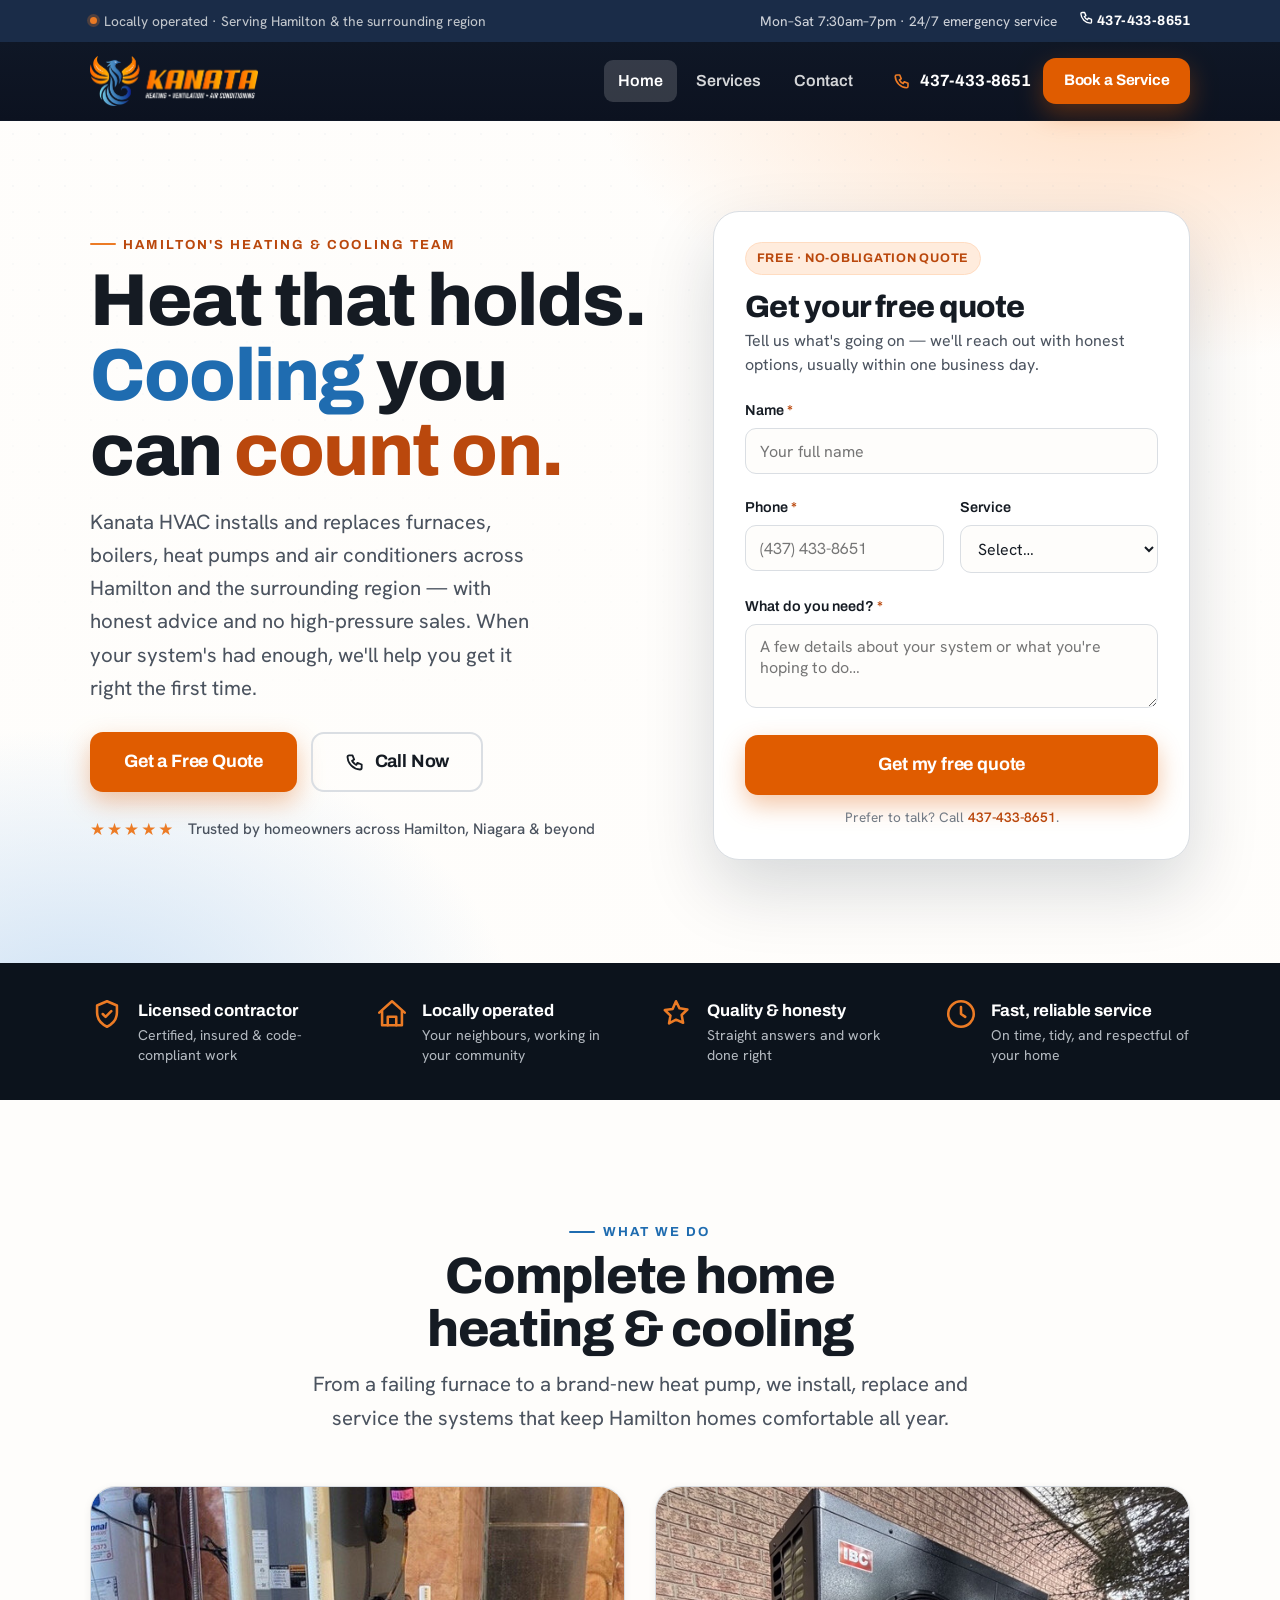
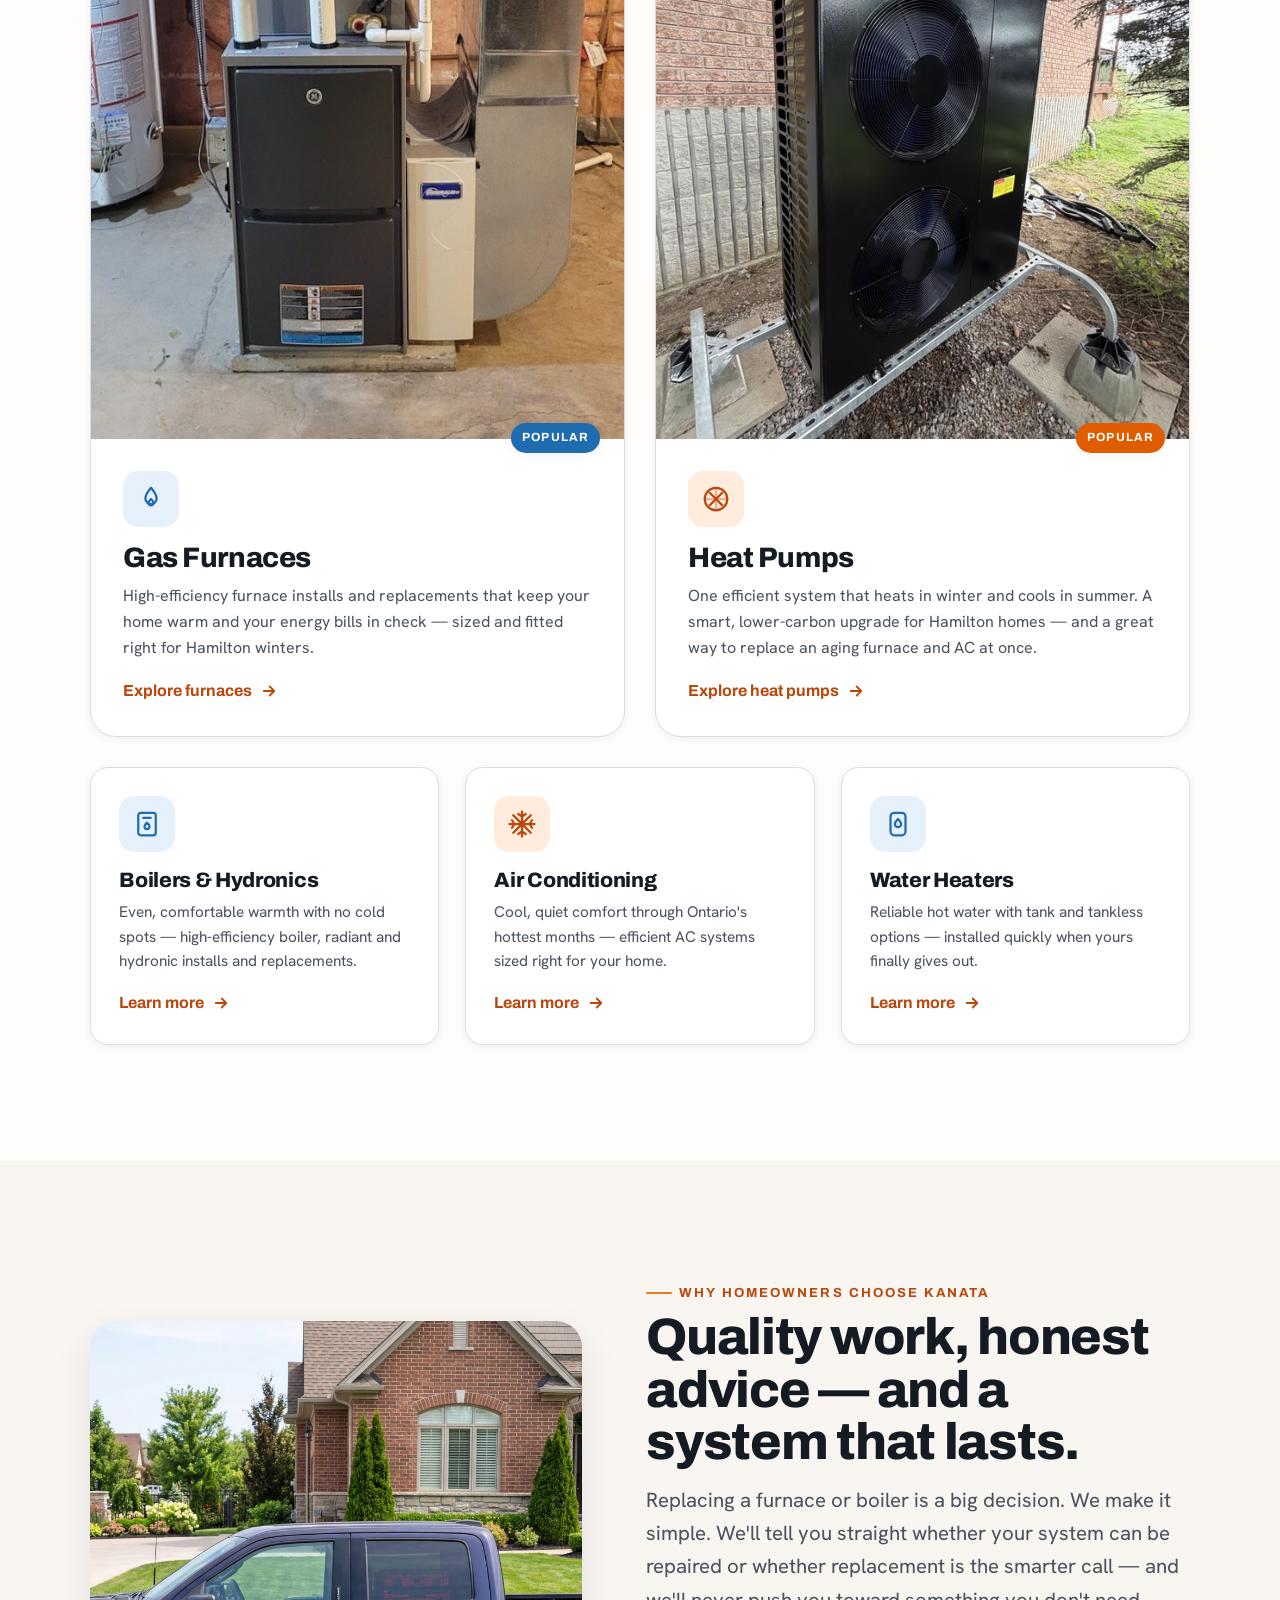
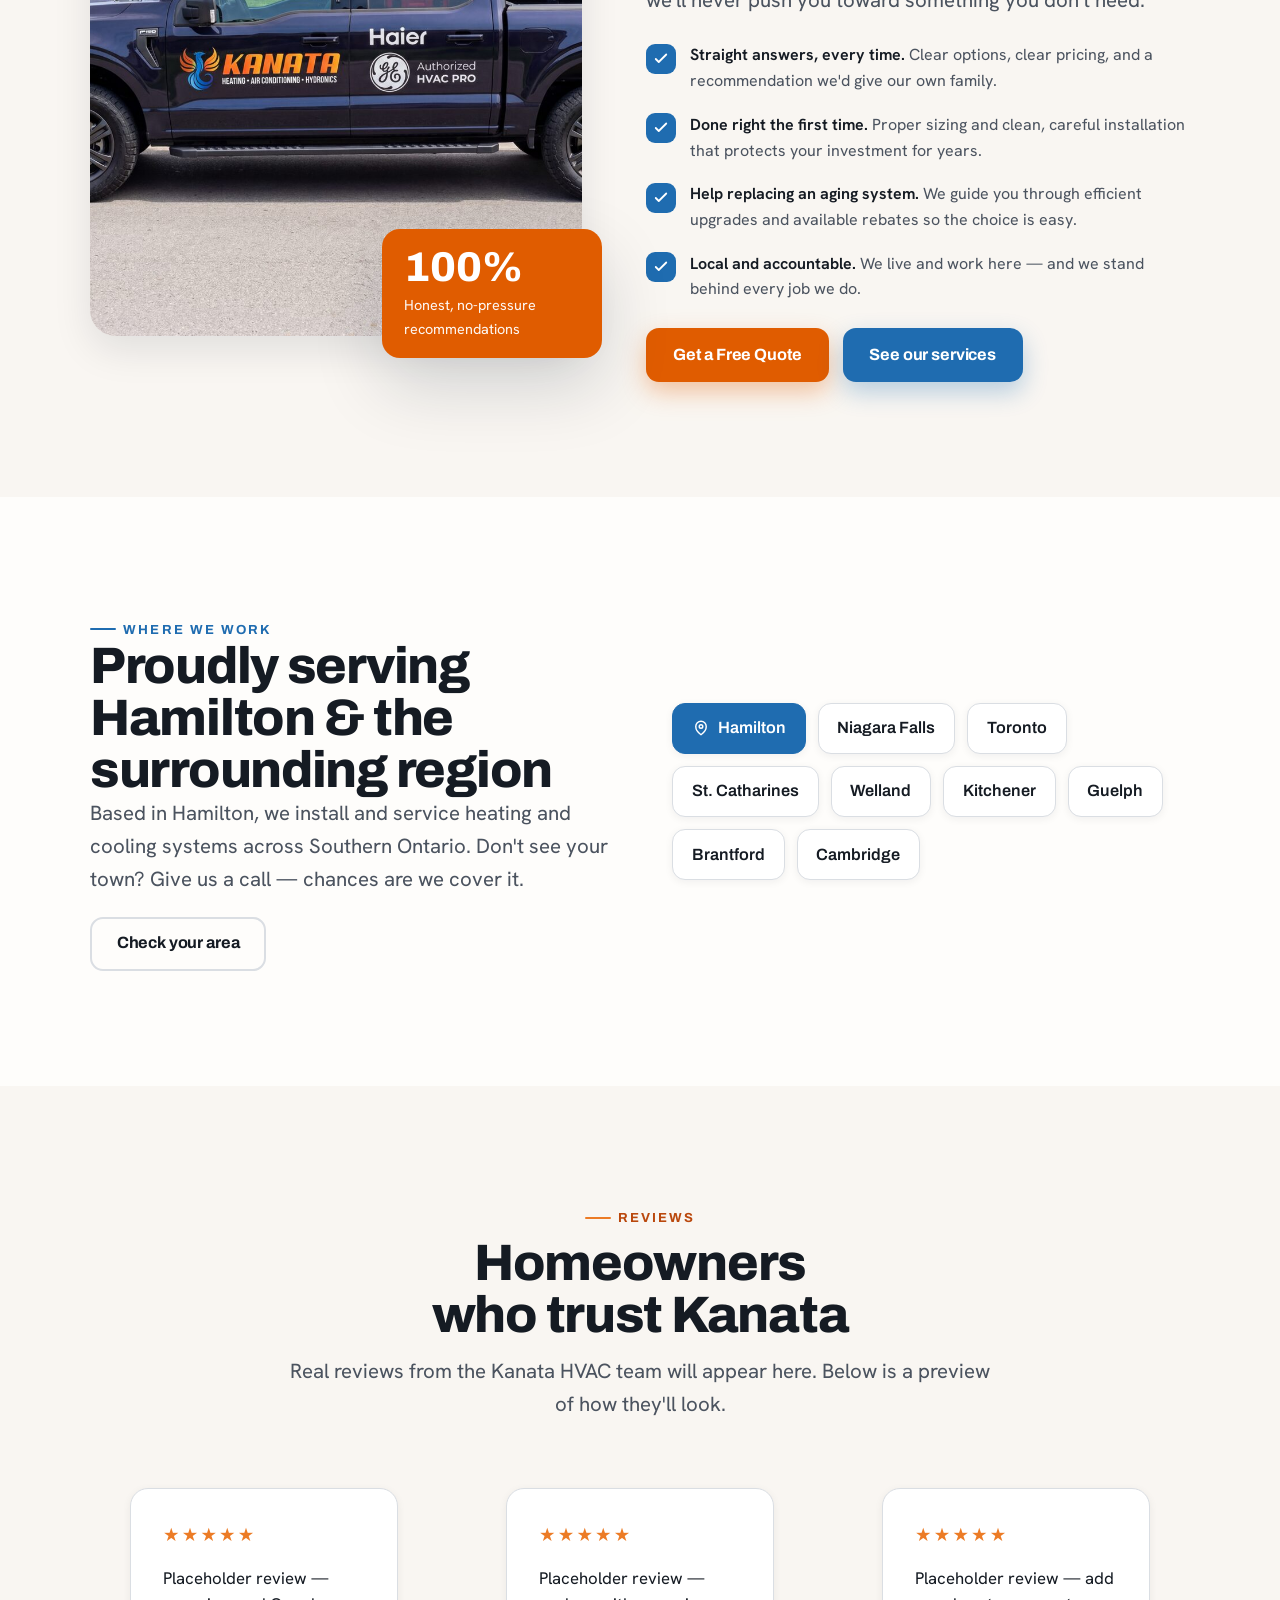
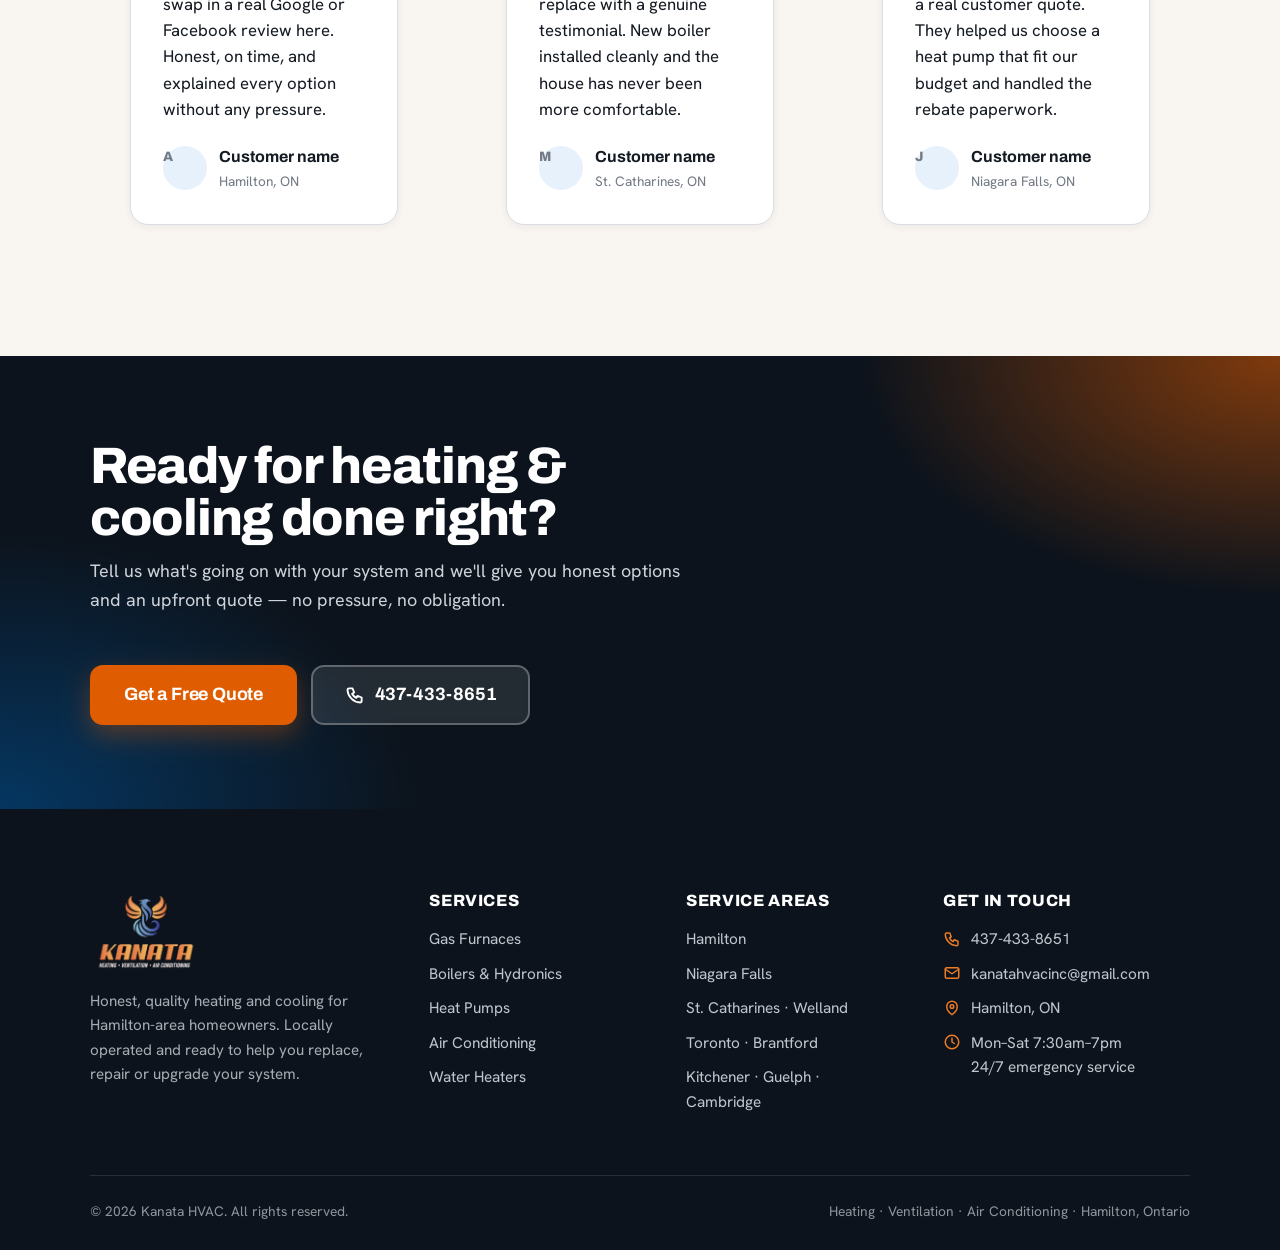
==== commit b59eaea8: "Use new GE gas furnace photo on home Gas Furnaces card" ====
--- a/index.html
+++ b/index.html
@@ -186,7 +186,7 @@
     <div class="svc-featured">
       <a class="svc-feature svc-feature--blue reveal" href="services.html#furnaces">
         <div class="svc-feature-media">
-          <img src="furnace.jpeg" alt="High-efficiency furnace and air handler installed by Kanata HVAC" style="width:100%;height:100%;object-fit:cover;display:block;">
+          <img src="gas-furnace.jpeg" alt="High-efficiency GE gas furnace installed by Kanata HVAC" style="width:100%;height:100%;object-fit:cover;display:block;">
         </div>
         <div class="svc-feature-body">
           <span class="svc-tag">Popular</span>
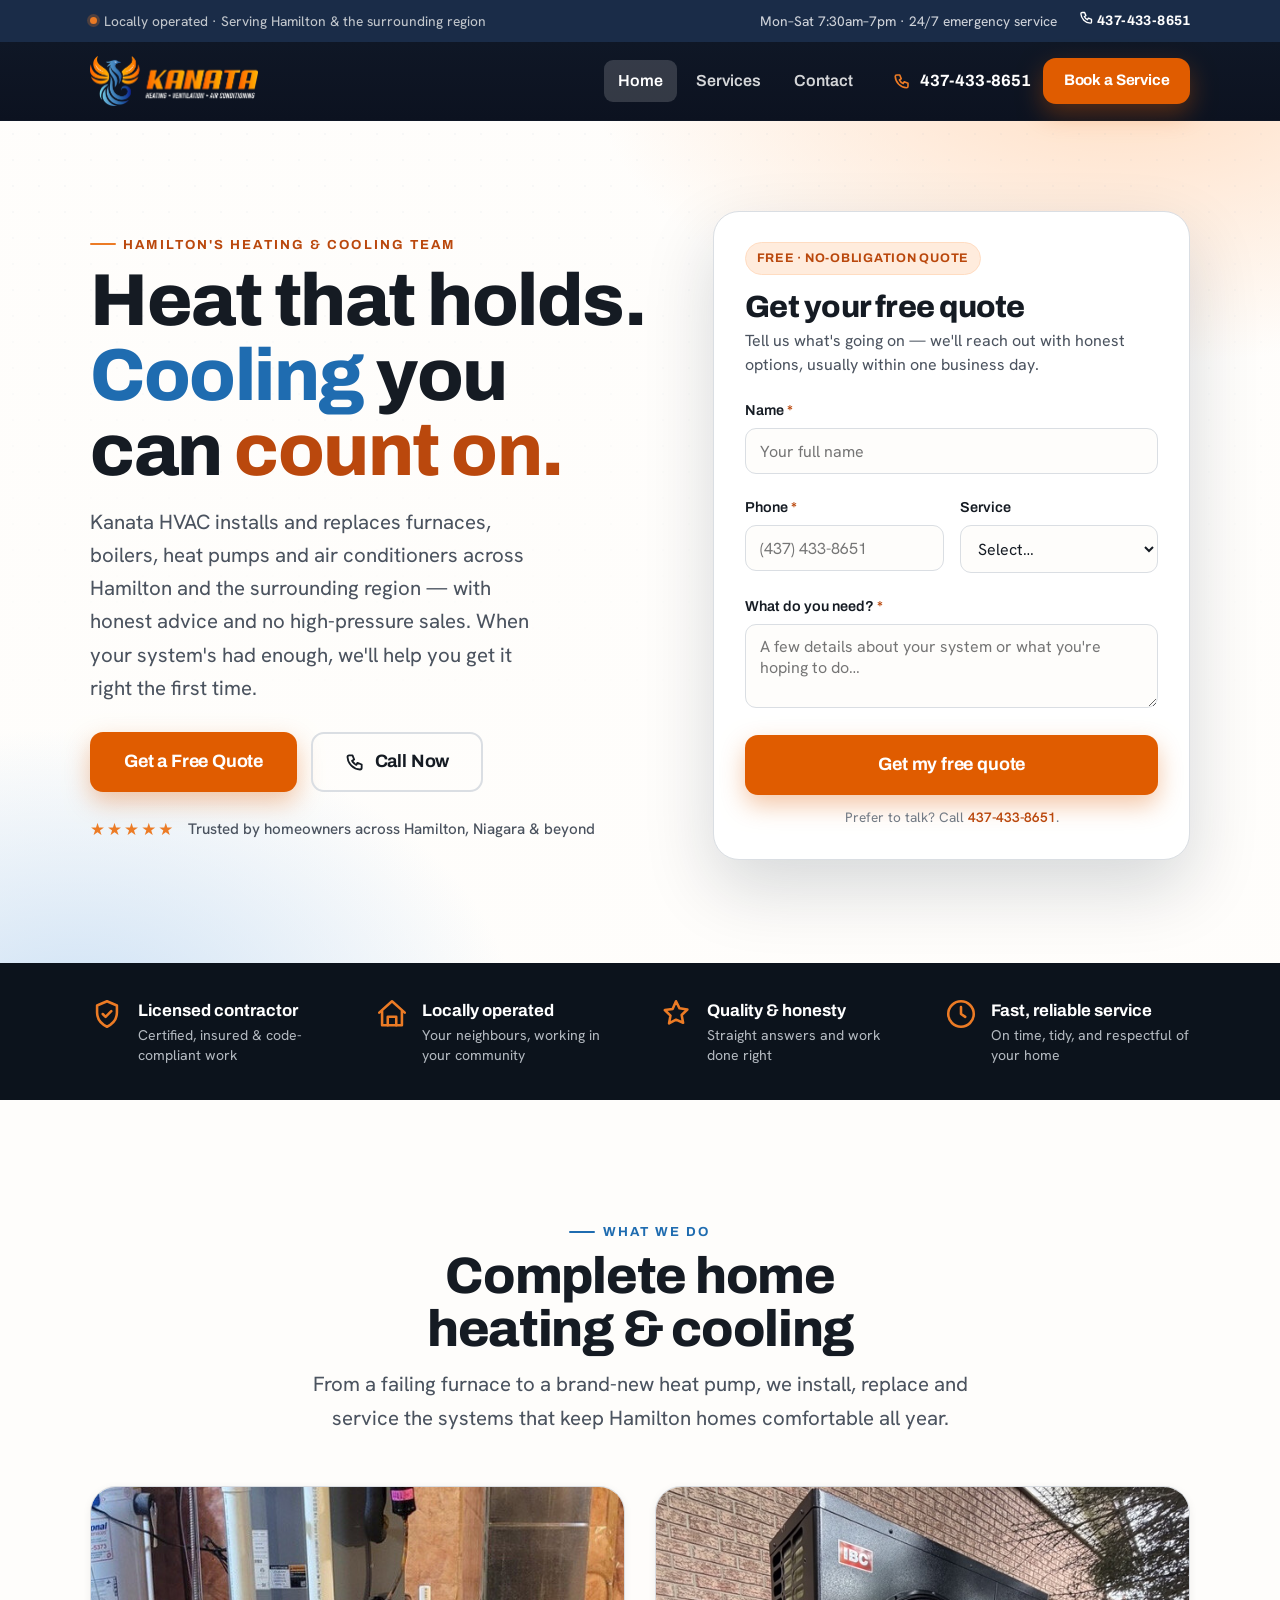
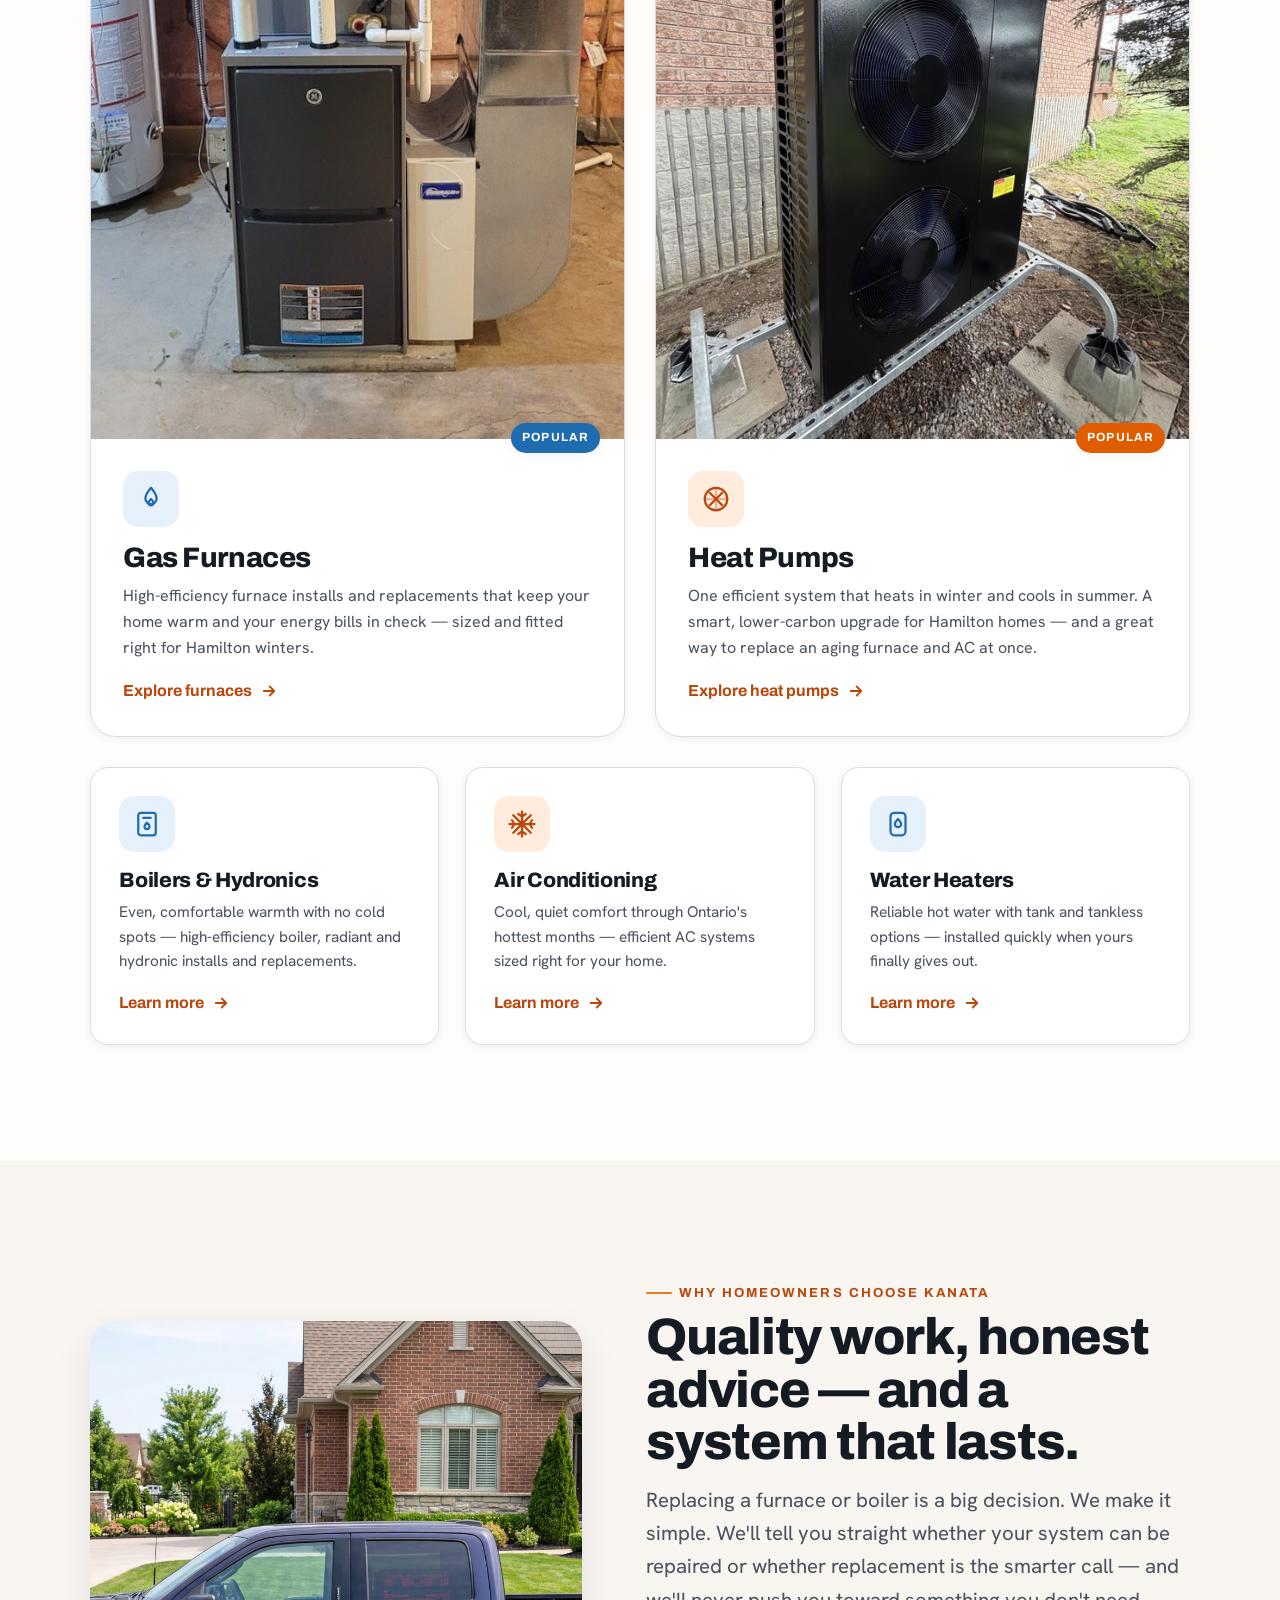
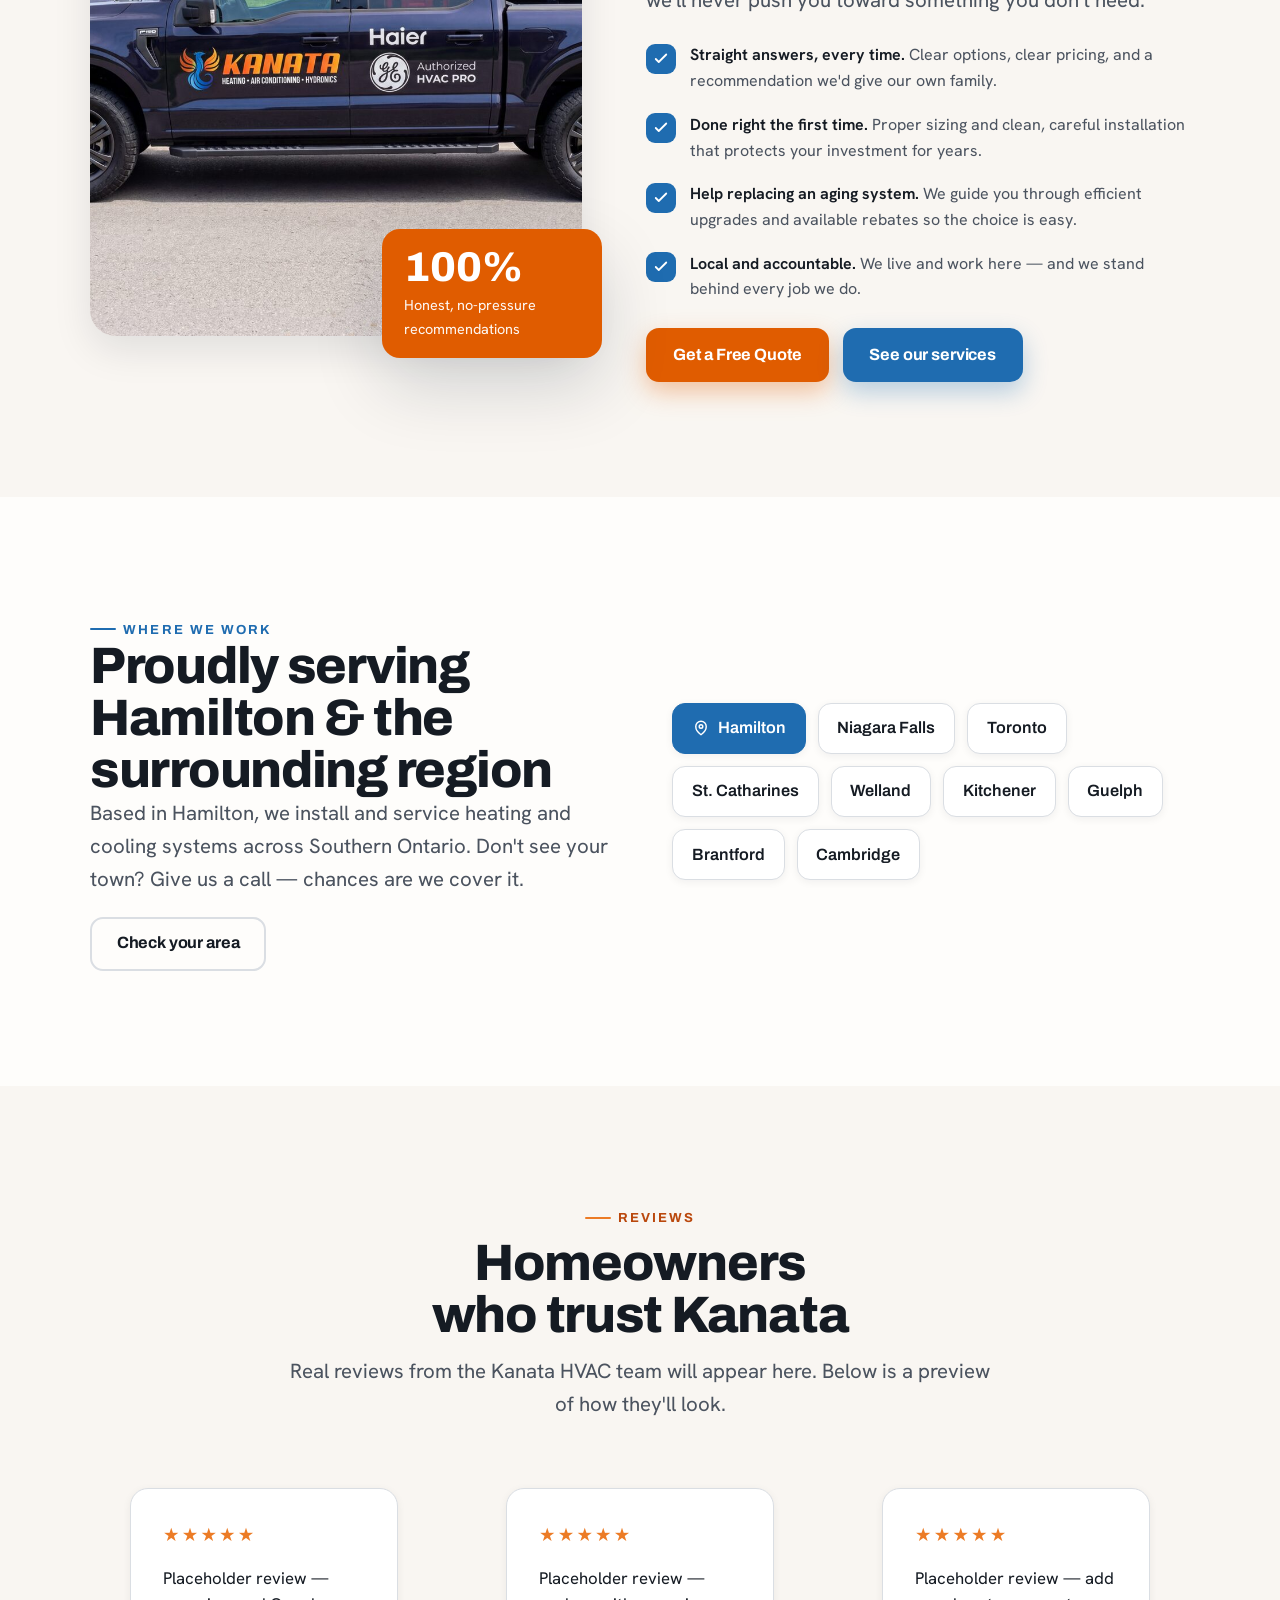
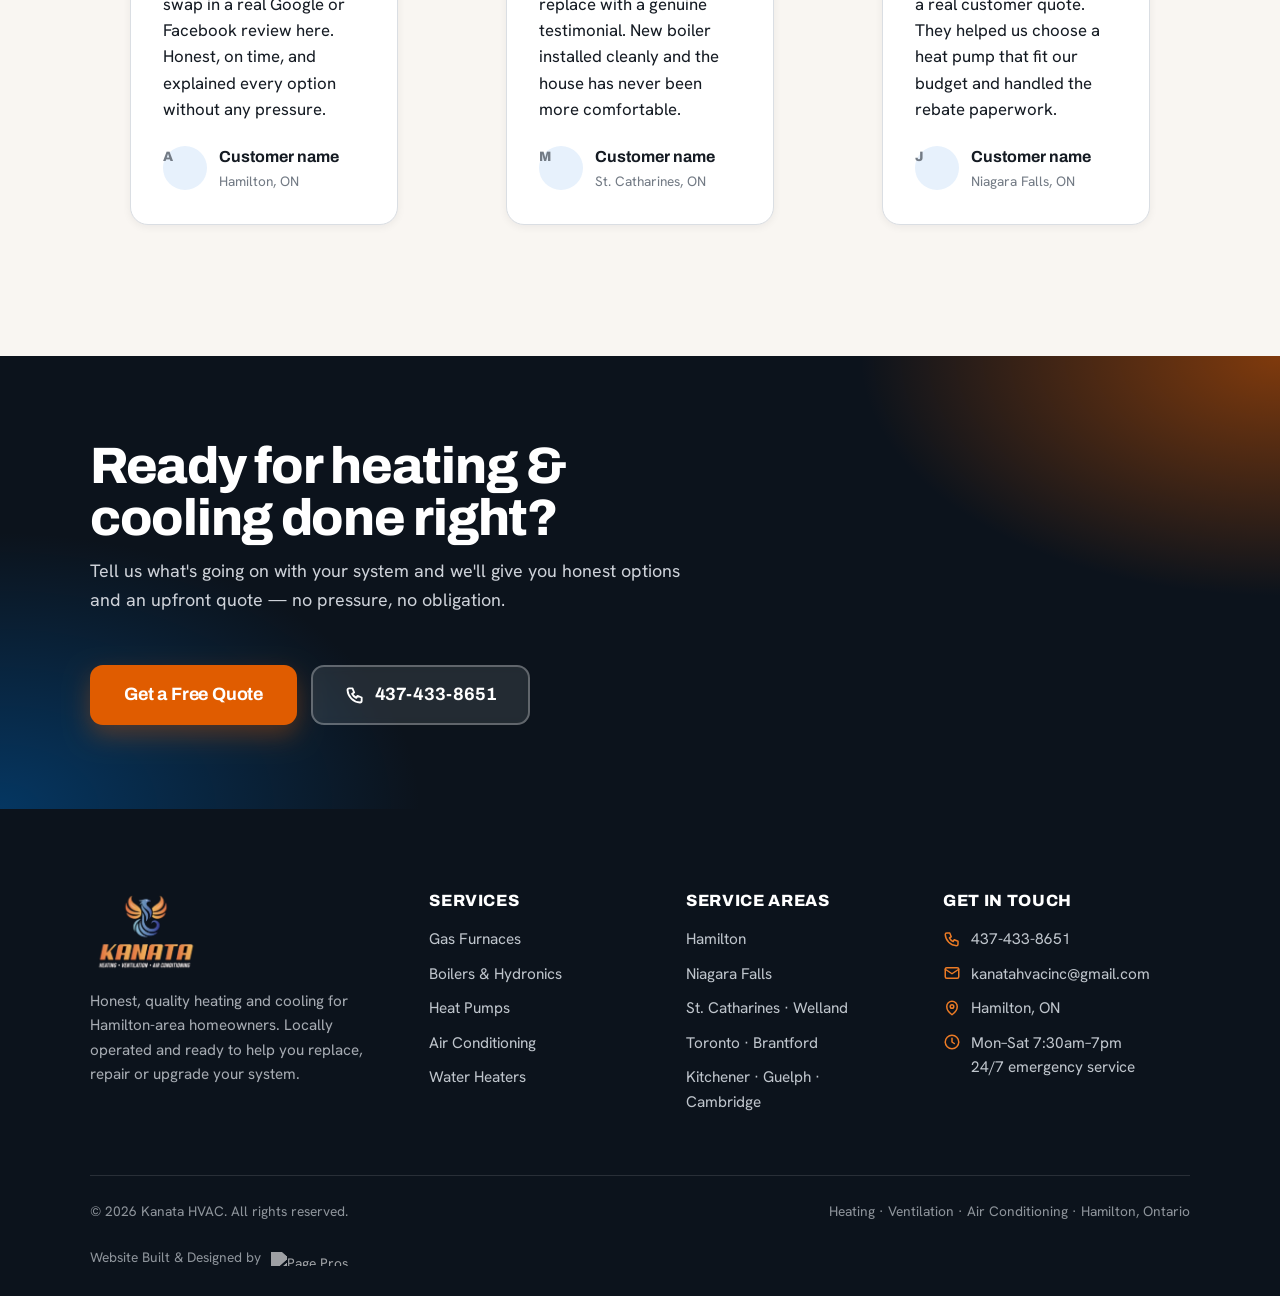
==== commit 83dbc514: "Add Page Pros footer credit to all pages" ====
--- a/index.html
+++ b/index.html
@@ -399,6 +399,7 @@
     <div class="footer-bottom">
       <span>© 2026 Kanata HVAC. All rights reserved.</span>
       <span>Heating · Ventilation · Air Conditioning · Hamilton, Ontario</span>
+      <div class="pp-credit" style="width:100%;padding-top:8px;">Website Built &amp; Designed by <a href="https://www.pagepros.io" target="_blank" rel="noopener noreferrer" aria-label="Page Pros" style="display:inline-flex;align-items:center;vertical-align:middle;text-decoration:none;"><img src="https://cdn.prod.website-files.com/61095209a51f0b4bebf069f7/6759e4859a607f923ace0b7e_LOGO1.png" alt="Page Pros" style="height:14px;width:auto;margin-left:6px;filter:brightness(0) invert(1);opacity:.6;display:block;"></a></div>
     </div>
   </div>
 </footer>
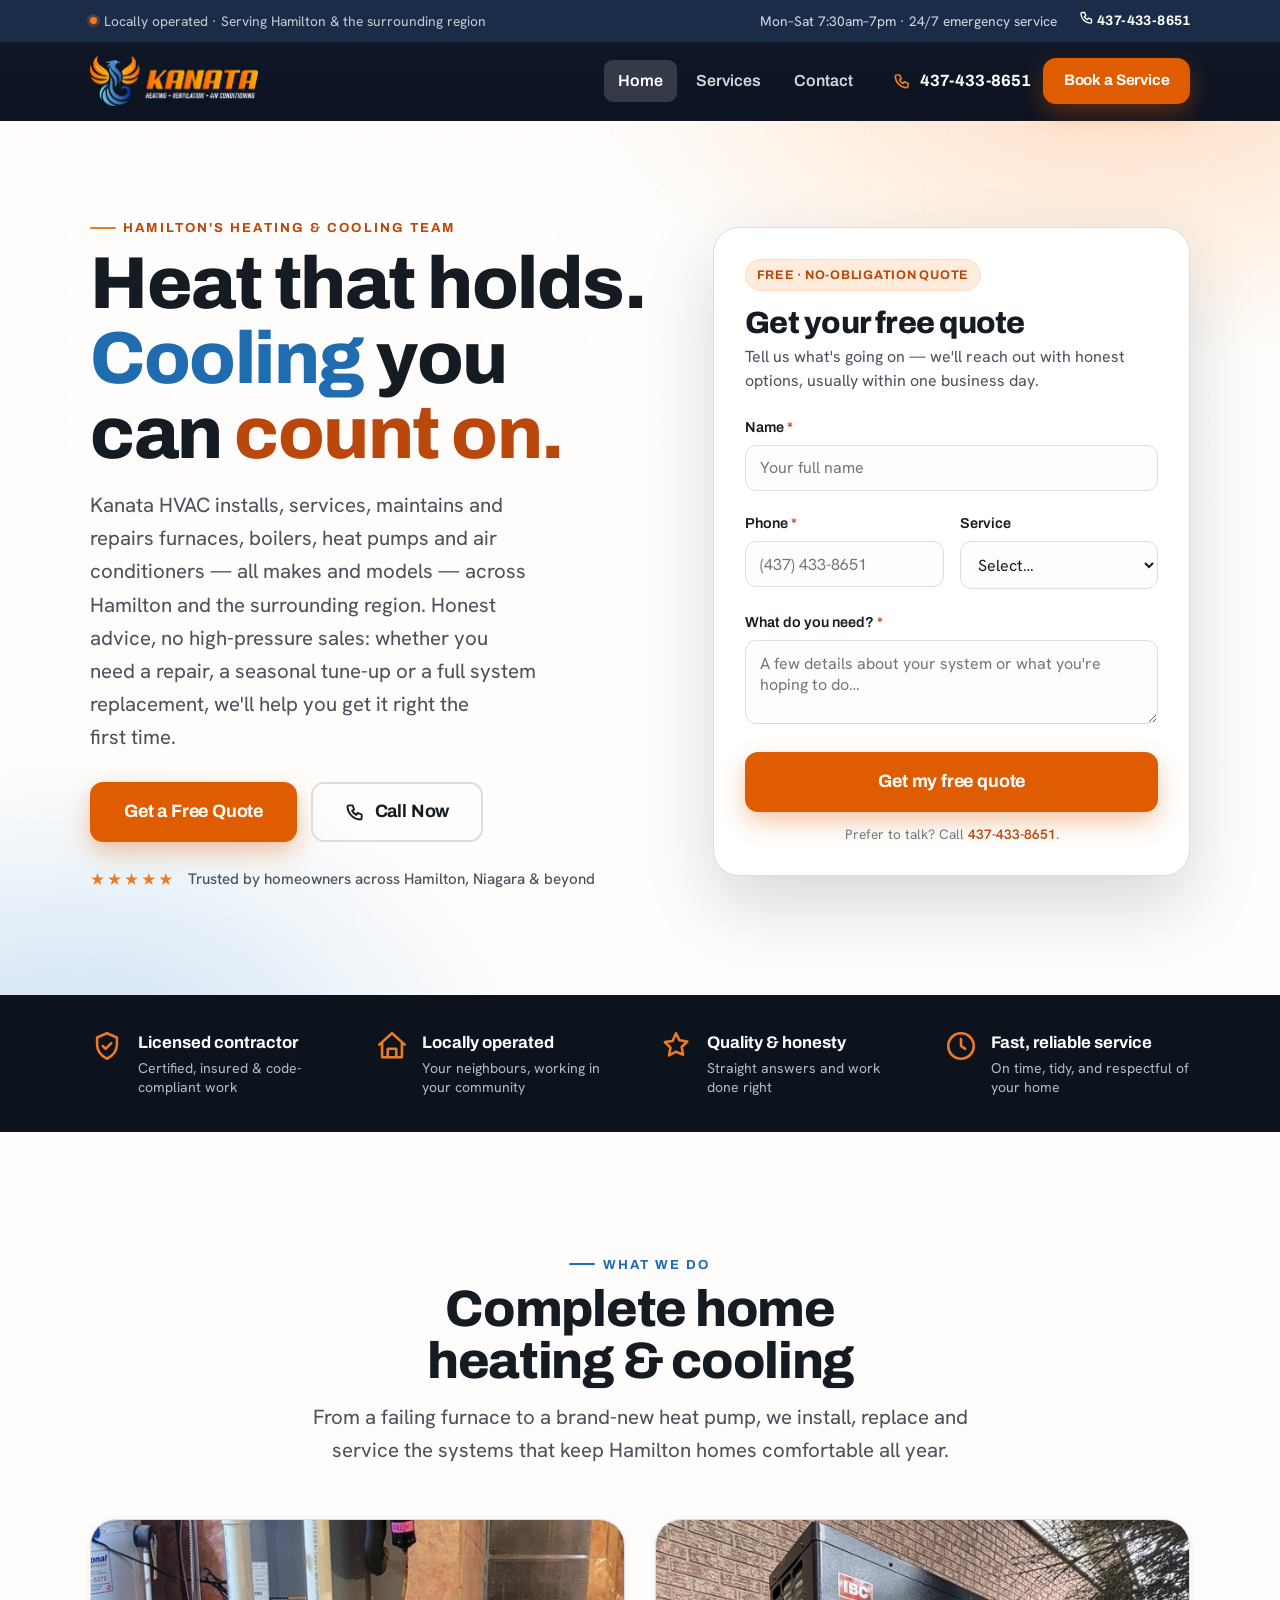
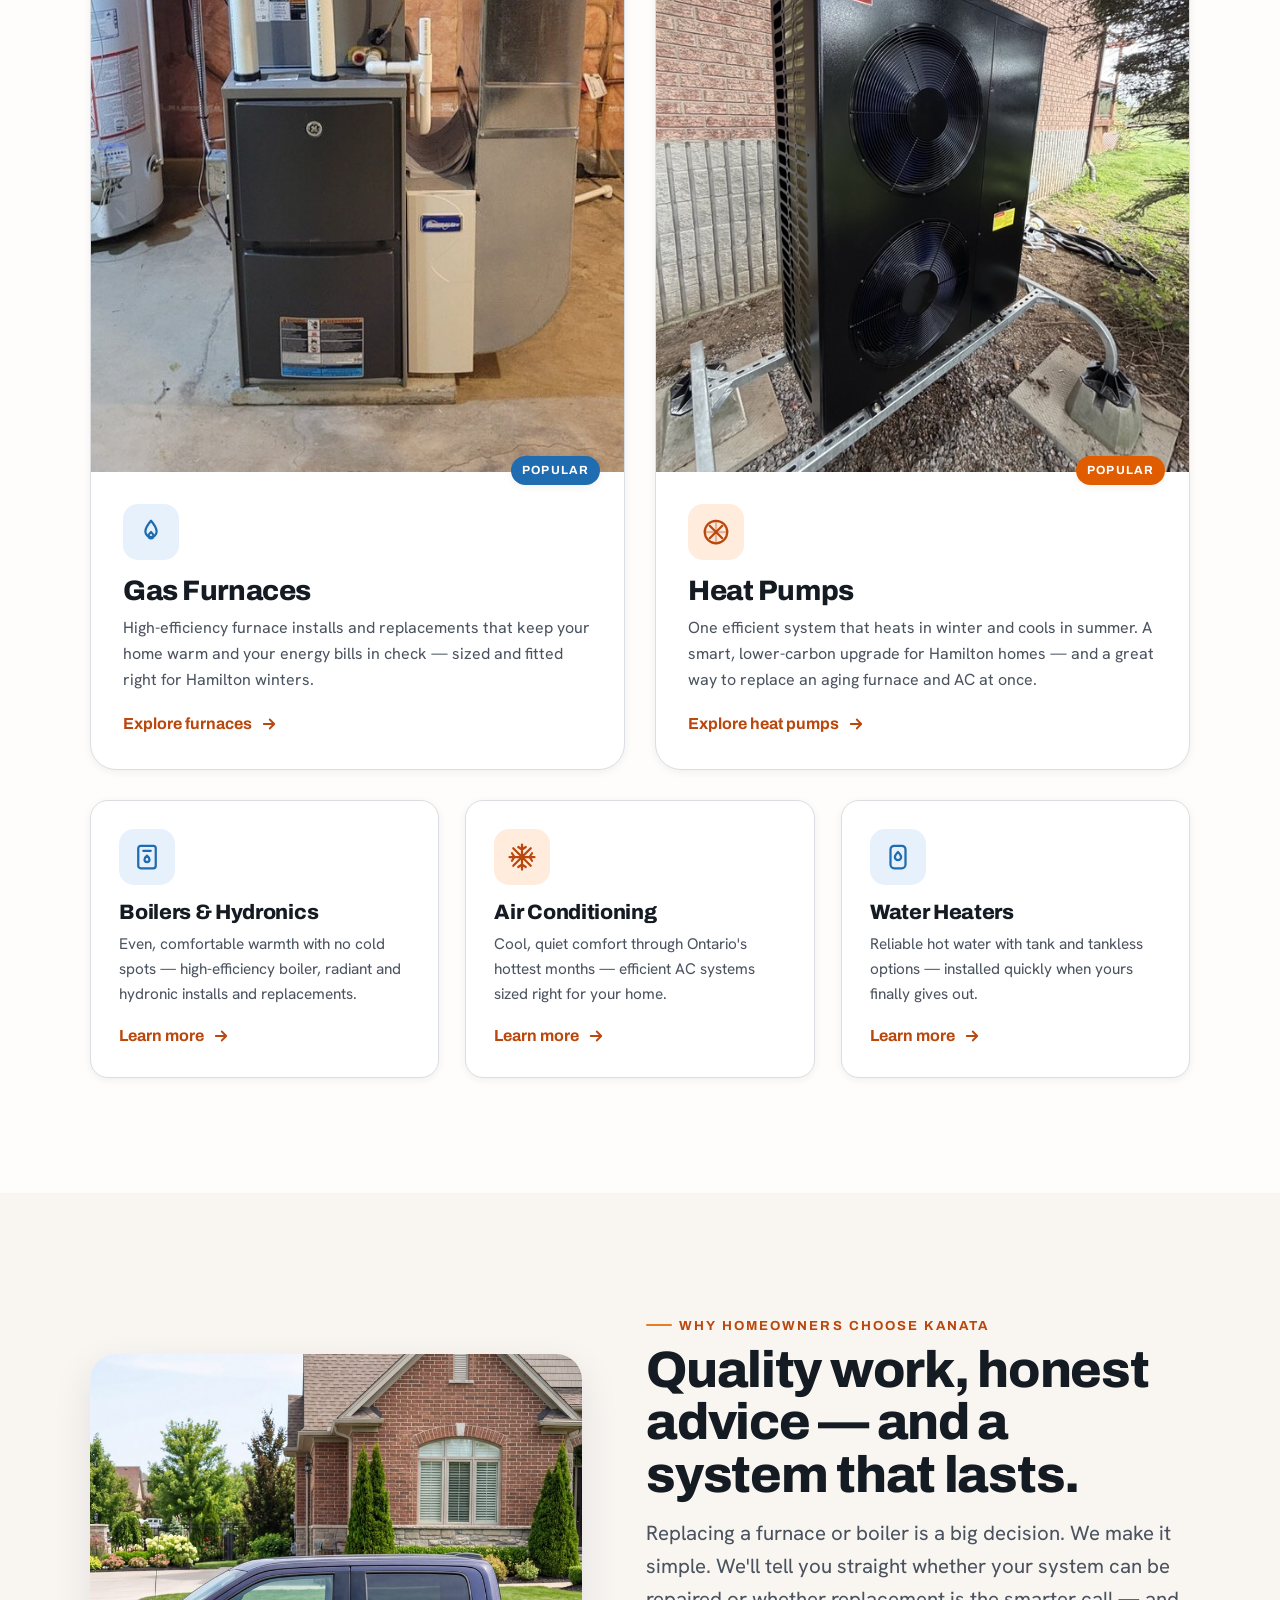
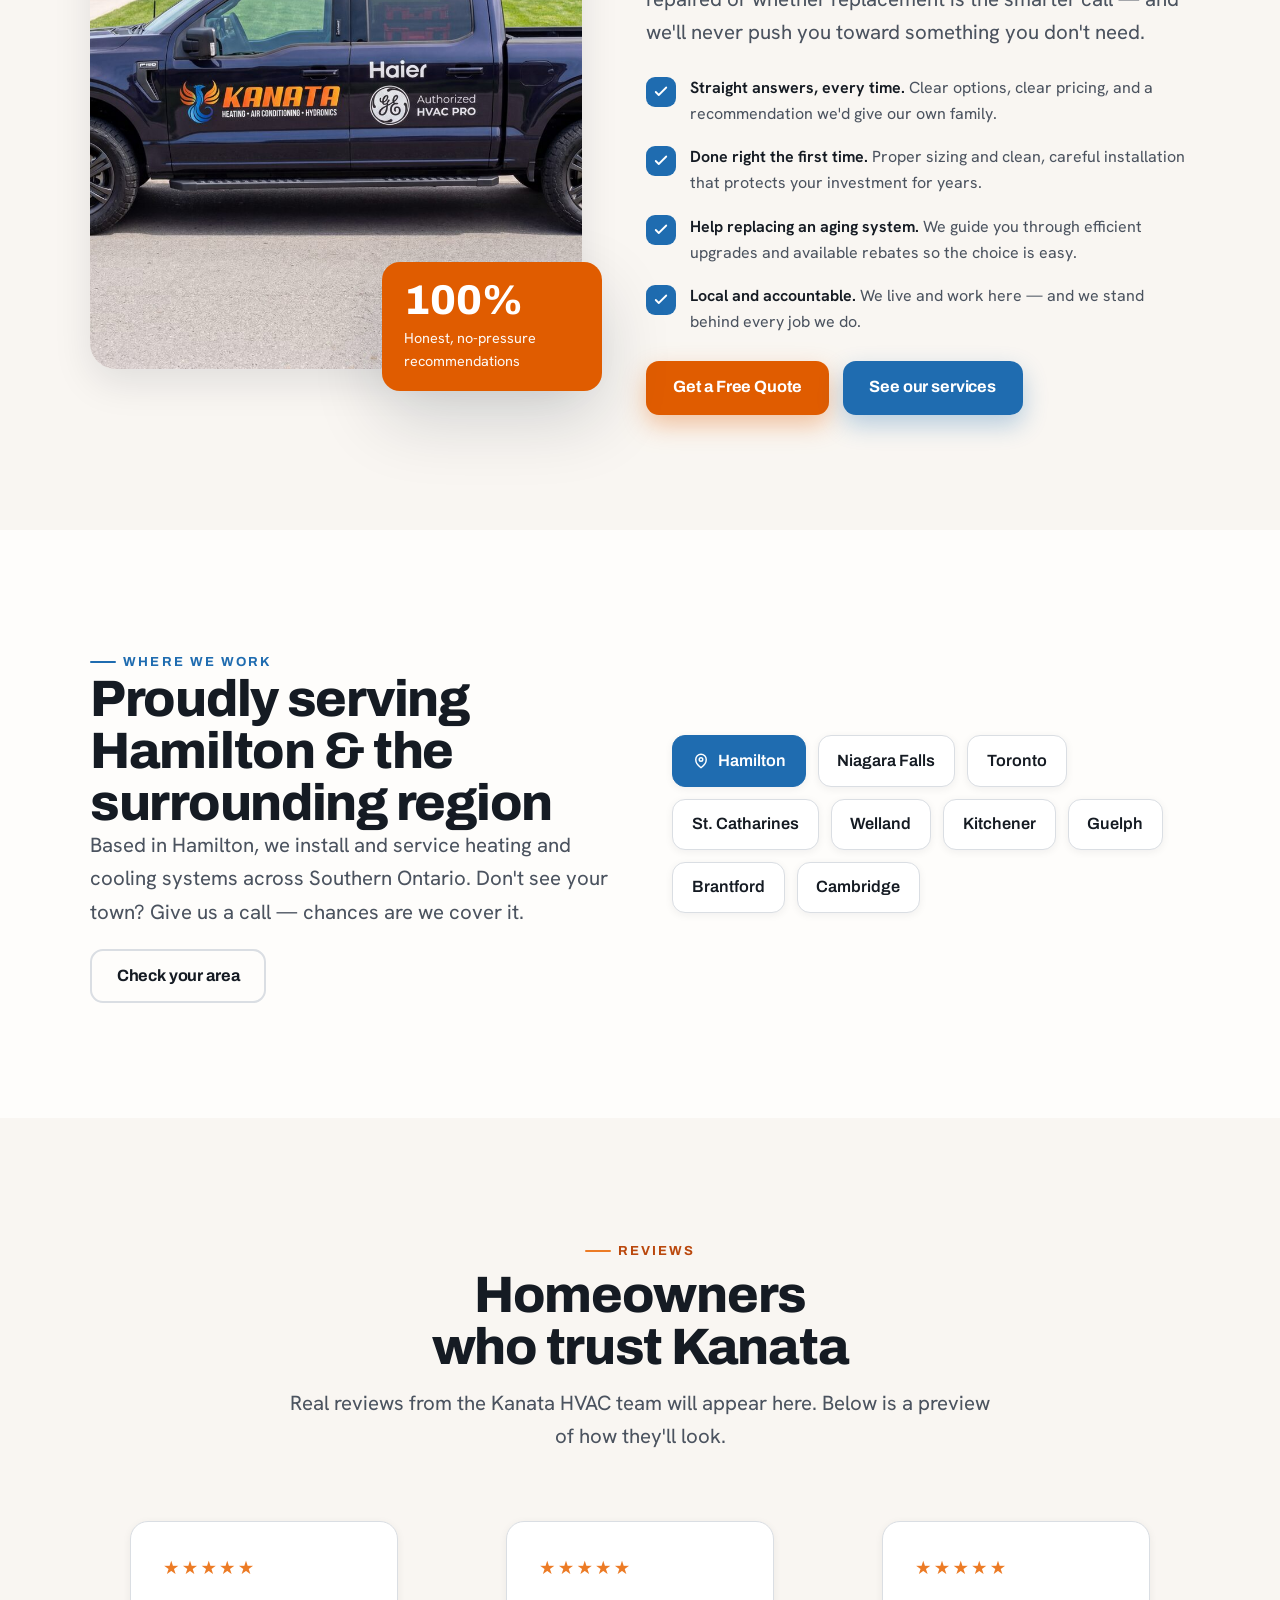
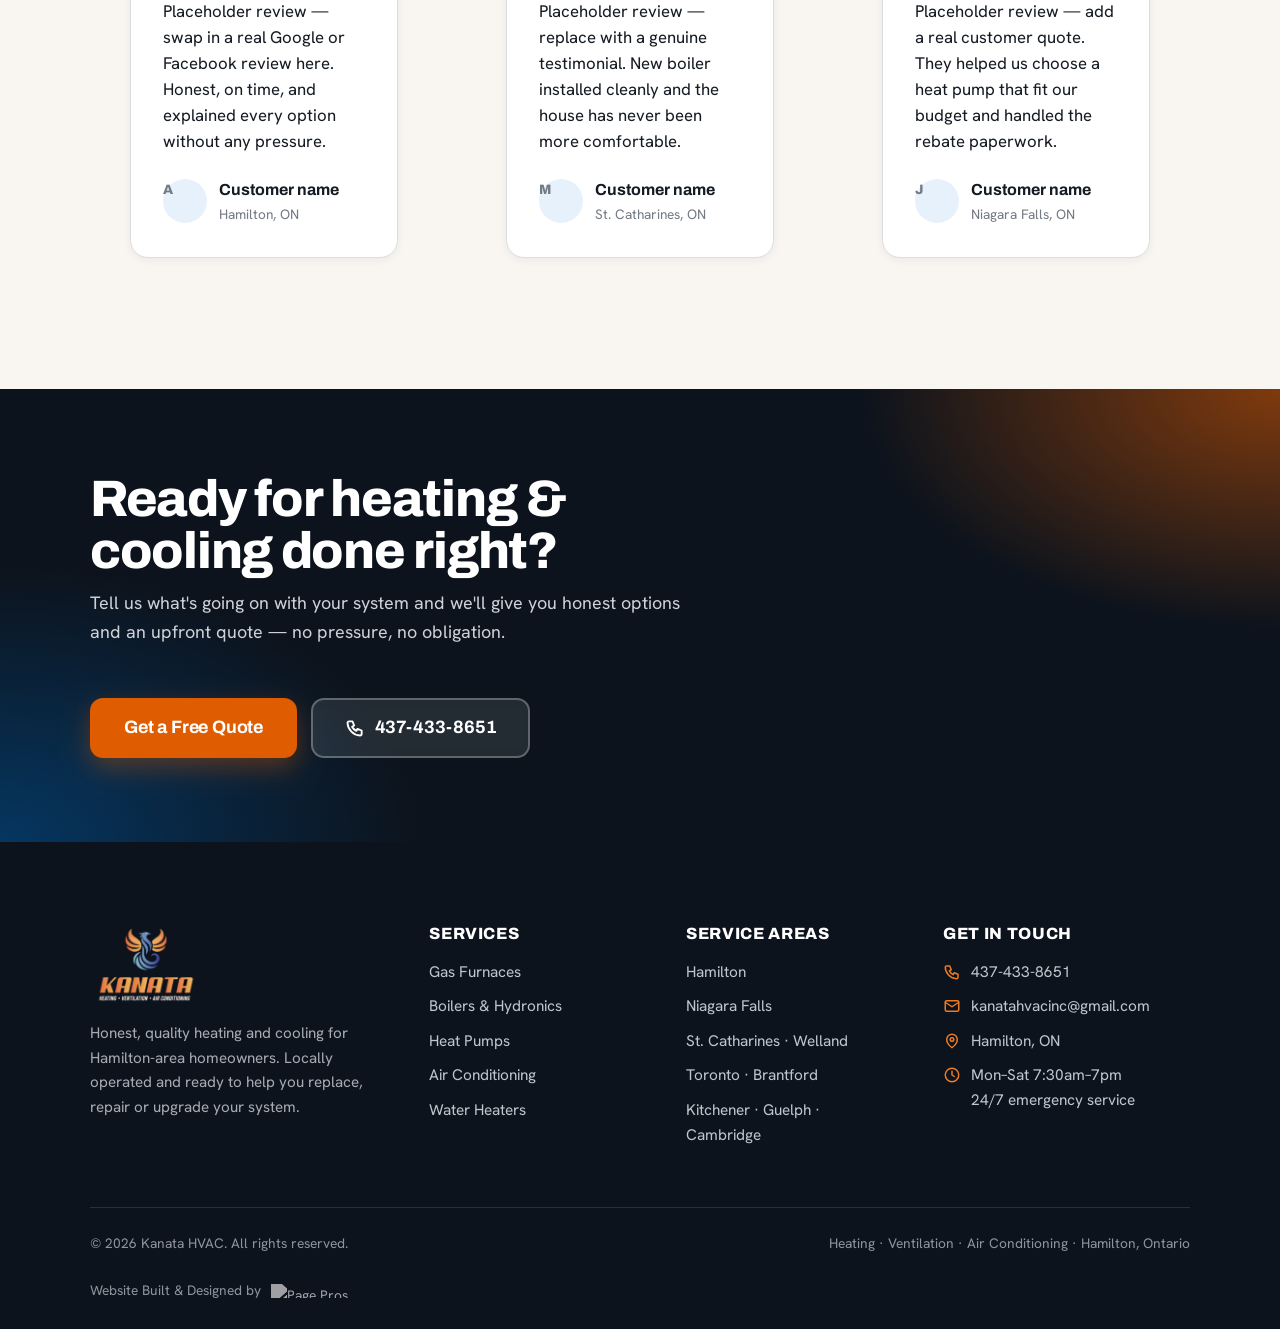
==== commit 7b07d7dc: "Copy: home intro now covers service/repair/all makes; heat pump types added" ====
--- a/index.html
+++ b/index.html
@@ -82,7 +82,7 @@
     <div class="hero-copy">
       <span class="eyebrow">Hamilton's heating &amp; cooling team</span>
       <h1>Heat that holds. <span class="hl-cool">Cooling</span> you can <span class="hl-warm">count on.</span></h1>
-      <p class="lead">Kanata HVAC installs and replaces furnaces, boilers, heat pumps and air conditioners across Hamilton and the surrounding region — with honest advice and no high-pressure sales. When your system's had enough, we'll help you get it right the first time.</p>
+      <p class="lead">Kanata HVAC installs, services, maintains and repairs furnaces, boilers, heat pumps and air conditioners — all makes and models — across Hamilton and the surrounding region. Honest advice, no high-pressure sales: whether you need a repair, a seasonal tune-up or a full system replacement, we'll help you get it right the first time.</p>
       <div class="btn-row">
         <a class="btn btn-primary btn-lg" href="contact.html">Get a Free Quote</a>
         <a class="btn btn-outline btn-lg" href="tel:+14374338651">
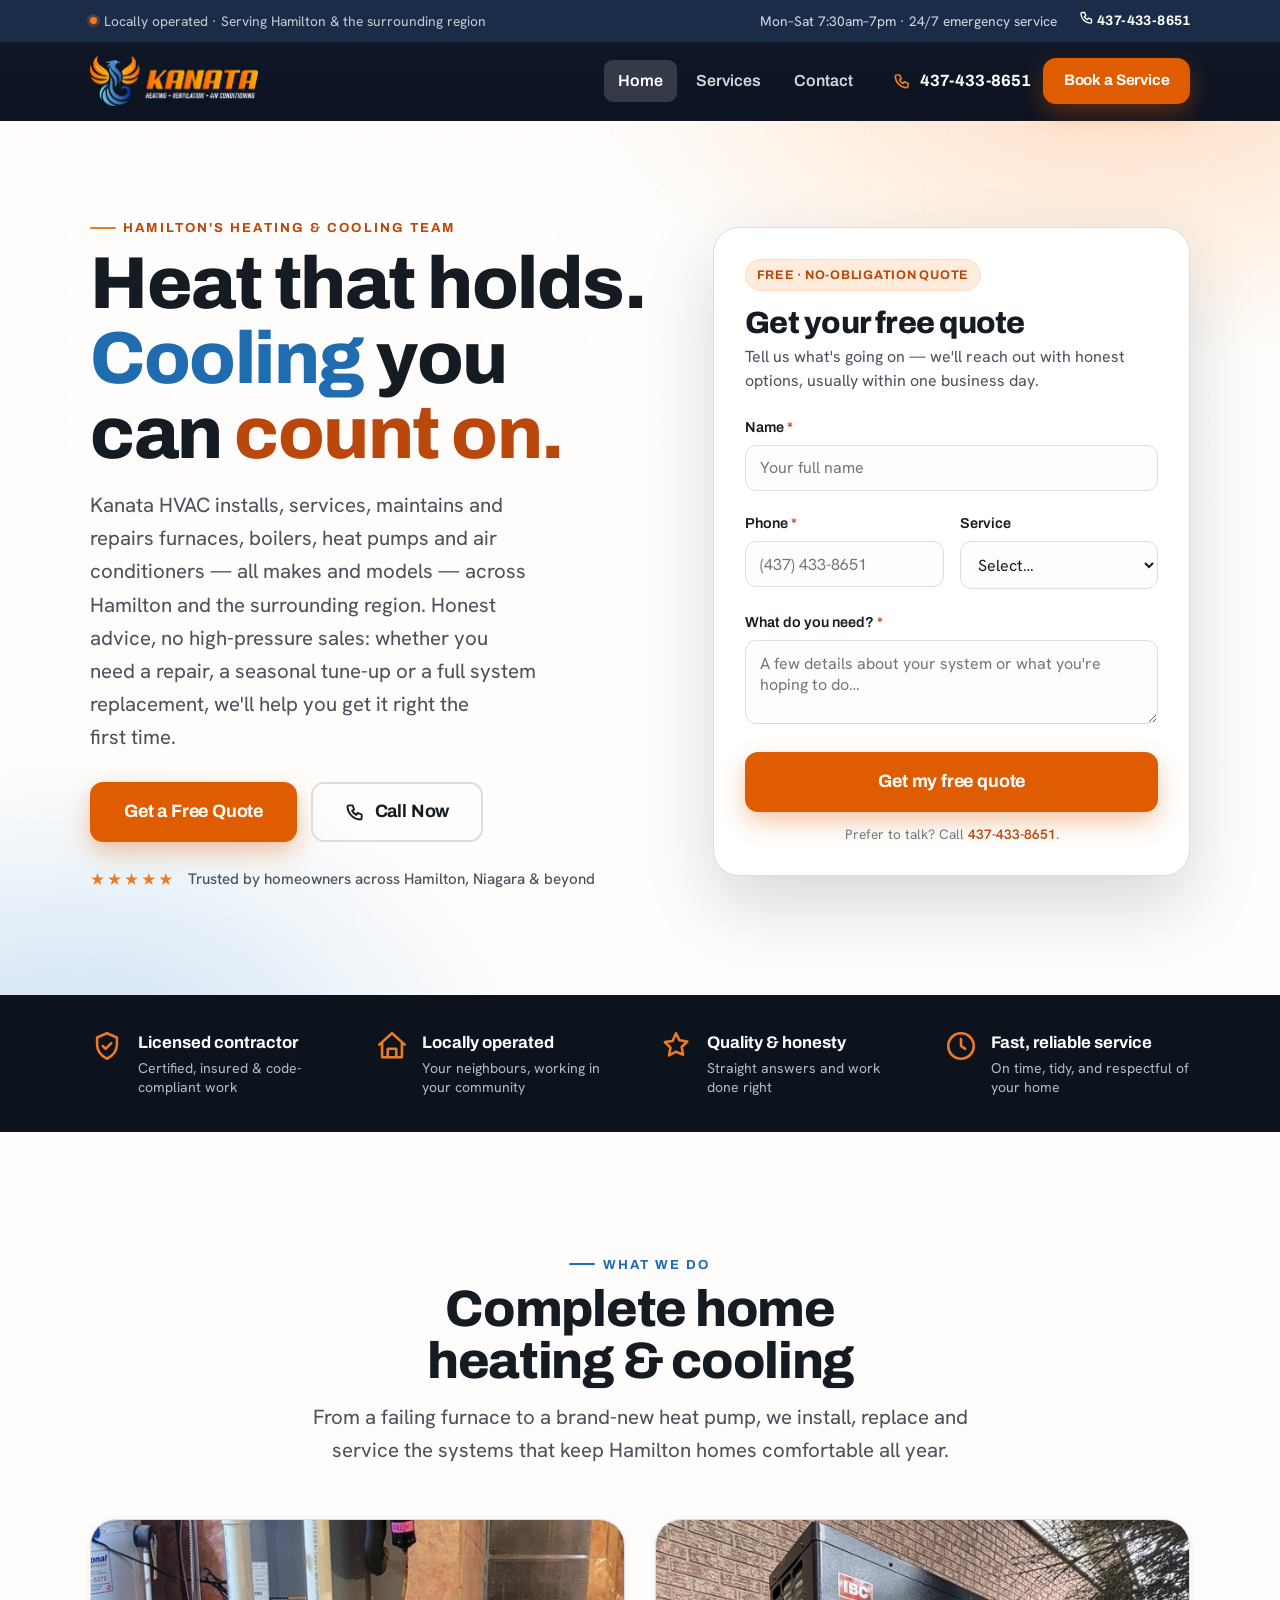
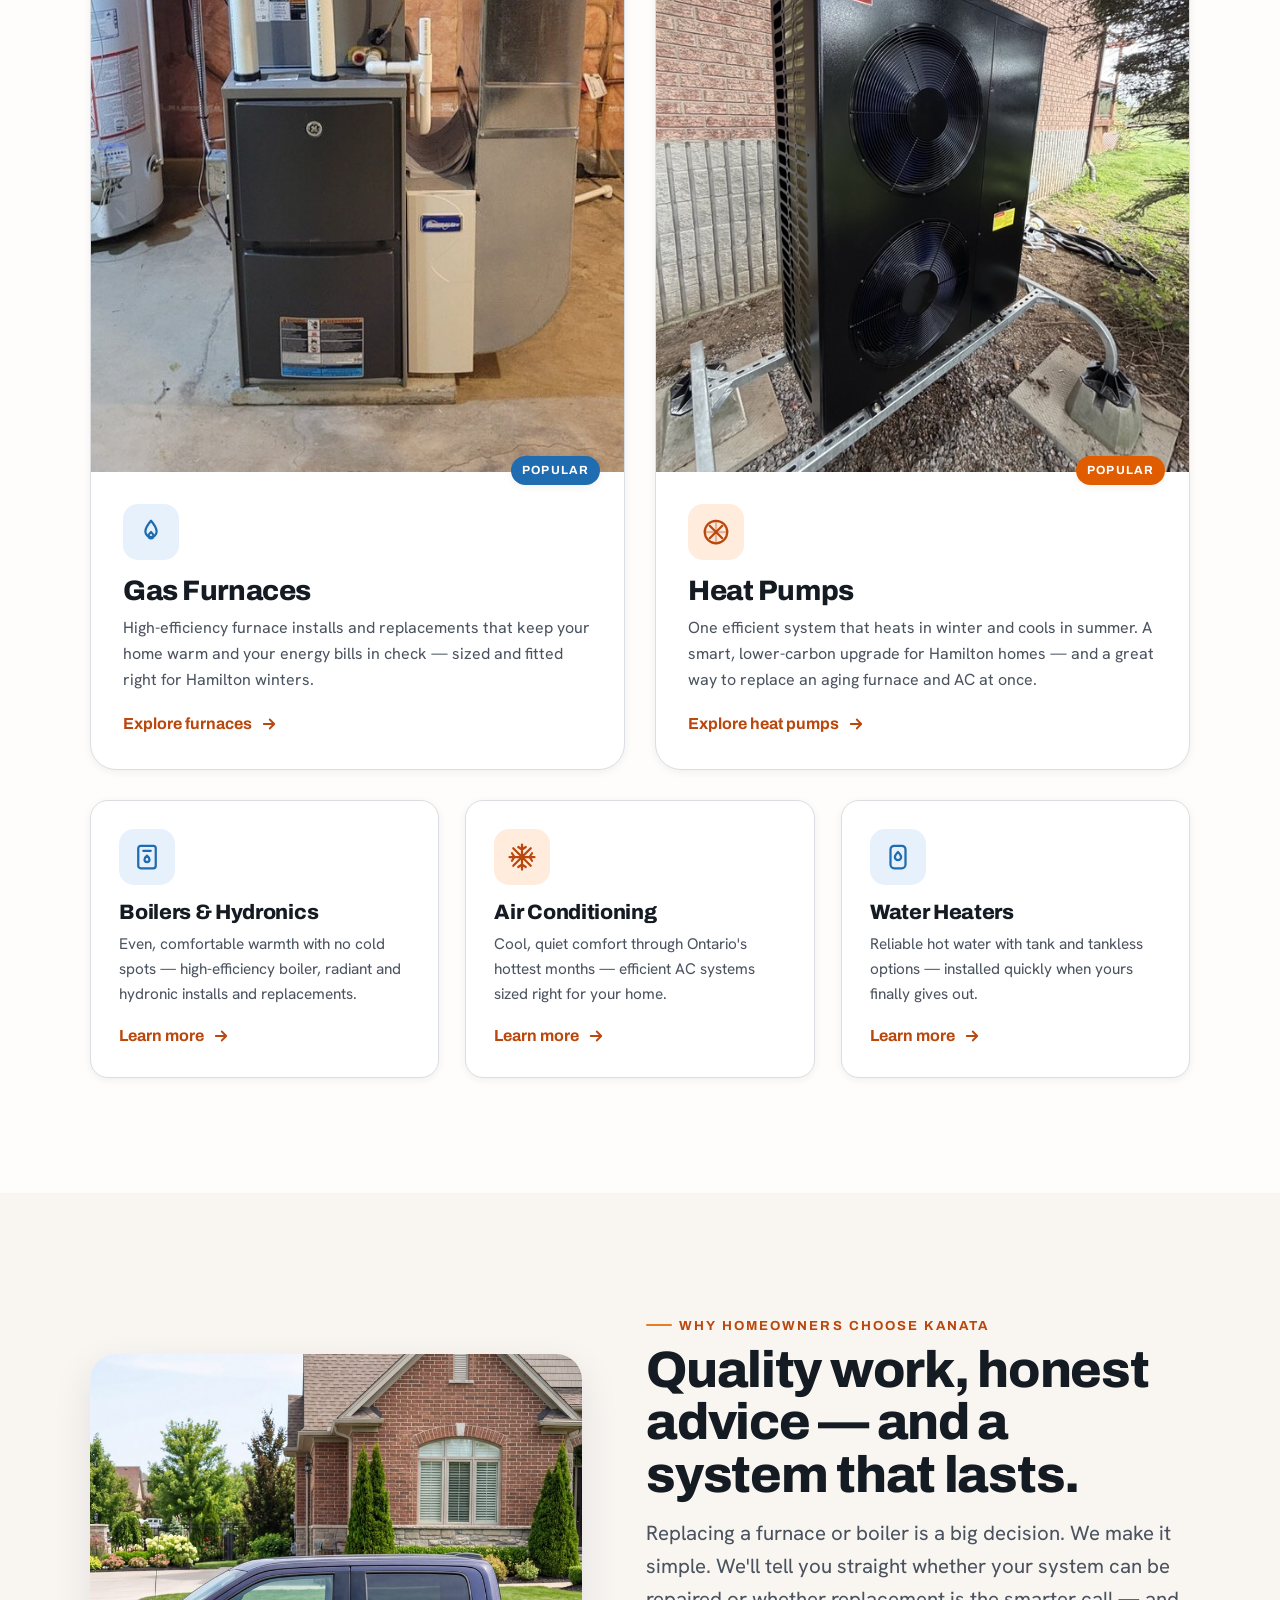
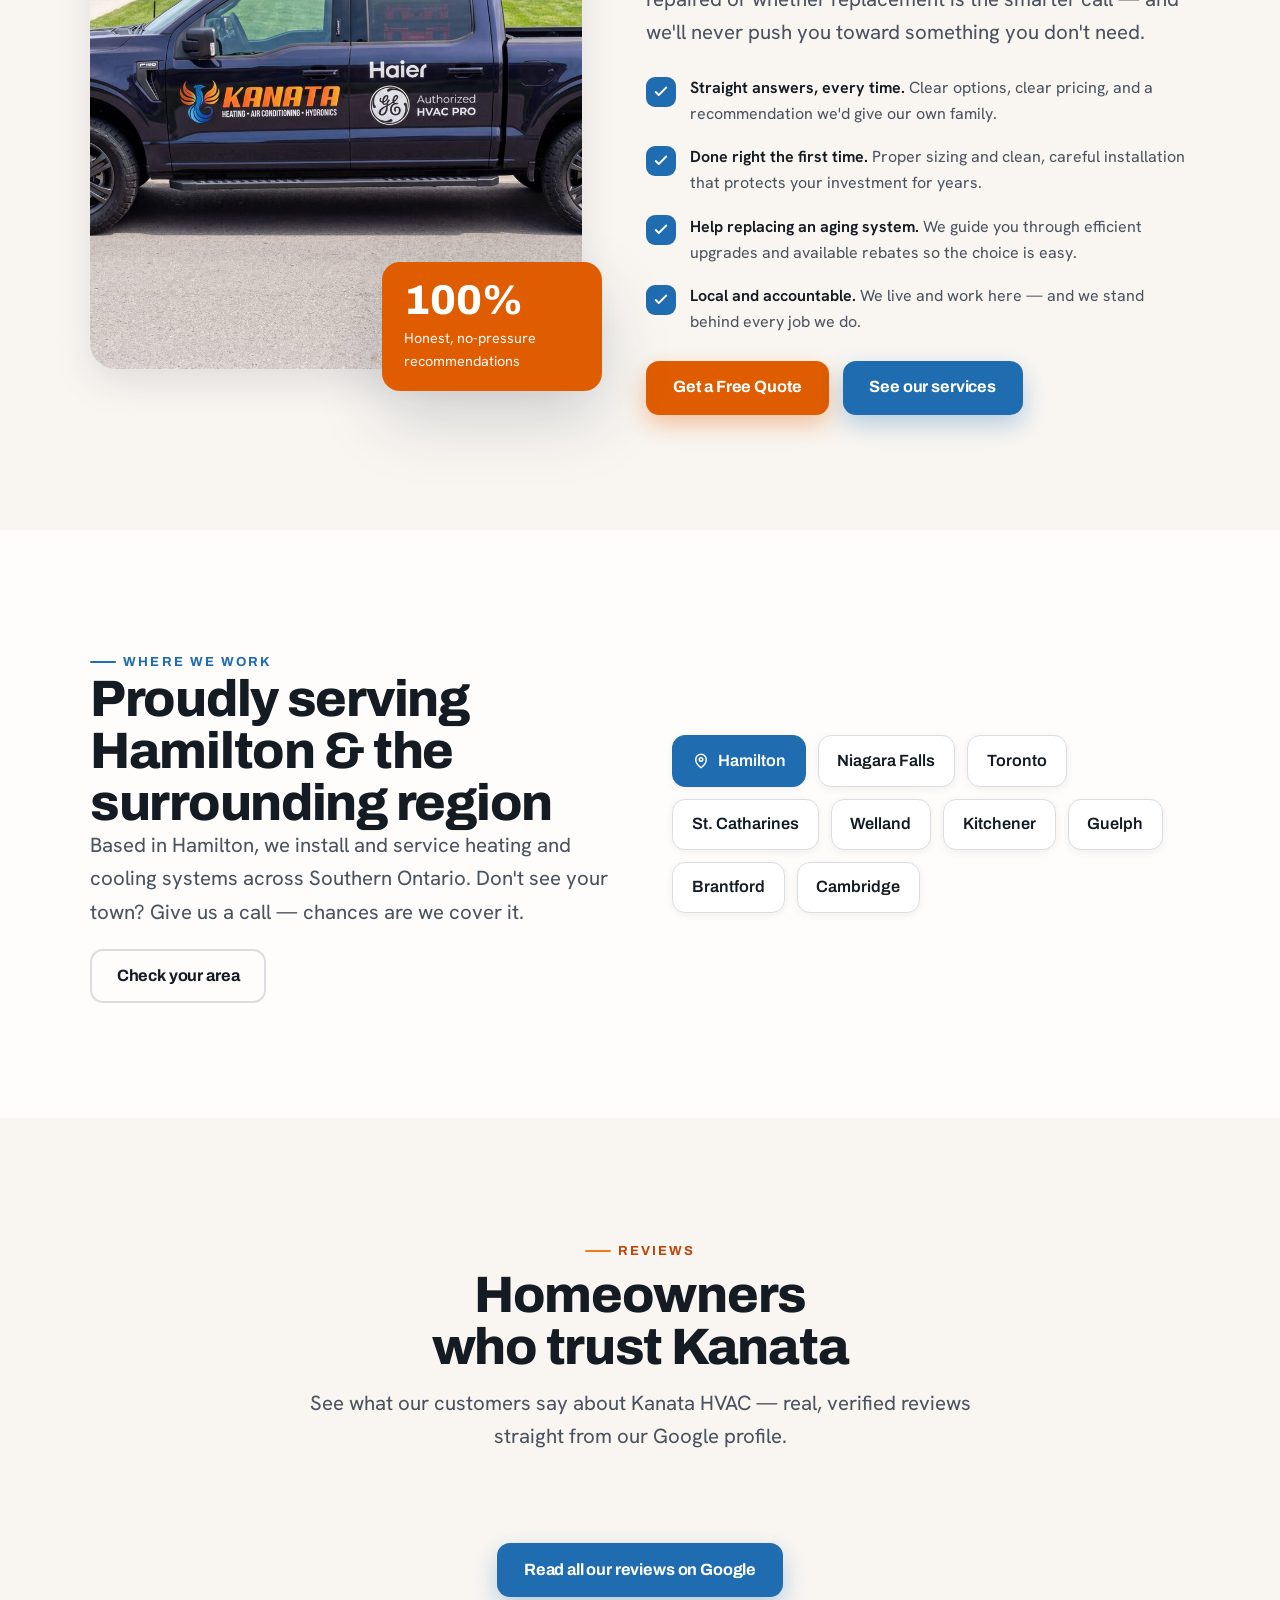
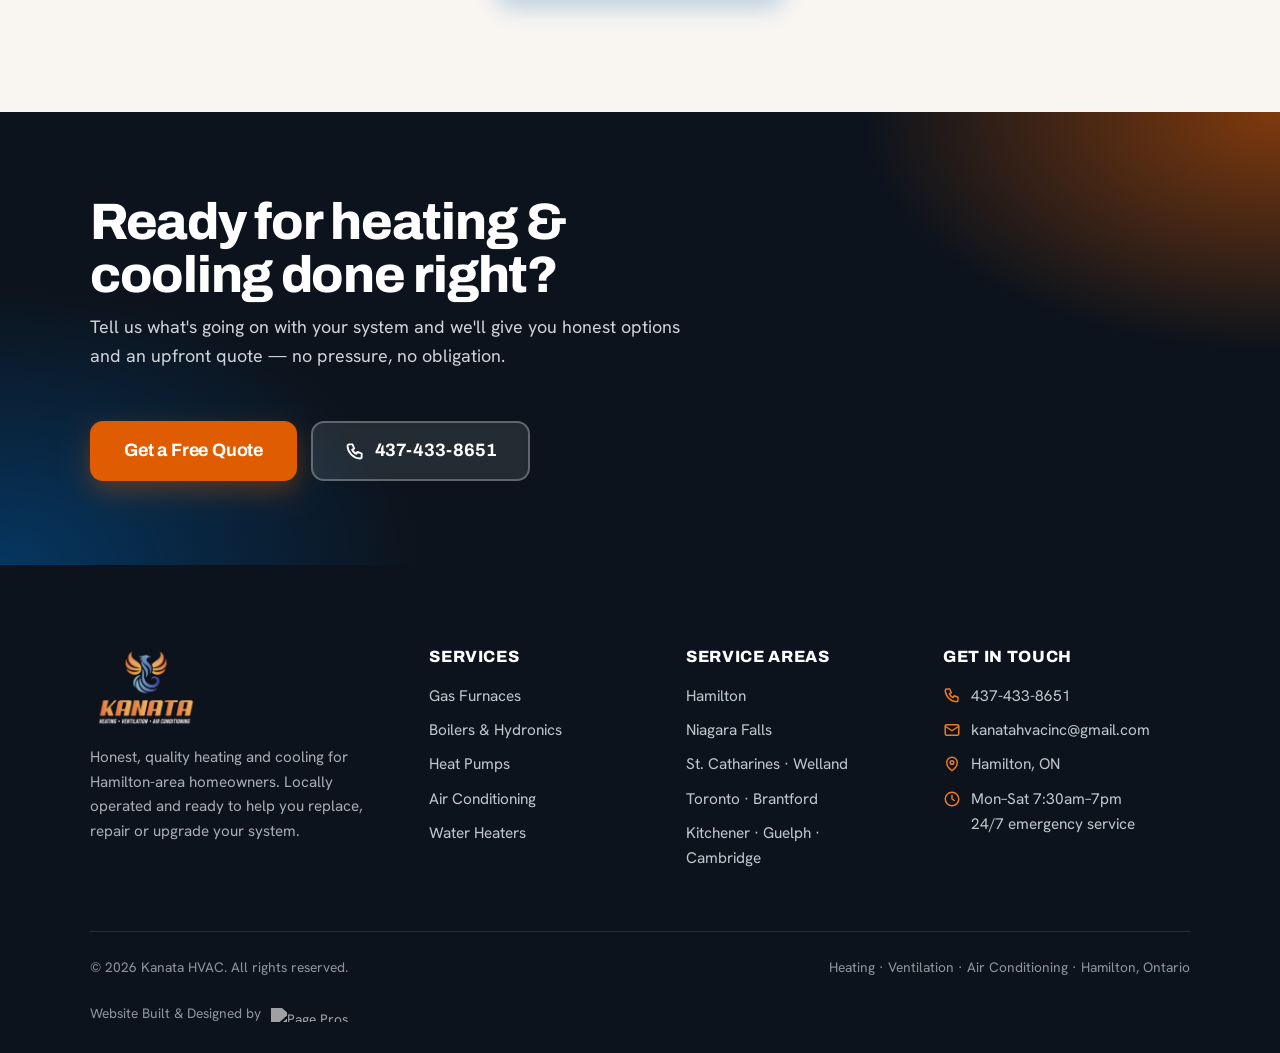
==== commit ca7fb009: "Add live Google reviews feed (serverless + reviews section)" ====
--- a/index.html
+++ b/index.html
@@ -318,24 +318,11 @@
     <div class="section-head center reveal">
       <span class="eyebrow" style="justify-content:center">Reviews</span>
       <h2>Homeowners who trust Kanata</h2>
-      <p class="lead">Real reviews from the Kanata HVAC team will appear here. Below is a preview of how they'll look.</p>
-    </div>
-    <div class="reviews-grid">
-      <figure class="review-card reveal">
-        <div class="stars">★★★★★</div>
-        <blockquote>Placeholder review — swap in a real Google or Facebook review here. Honest, on time, and explained every option without any pressure.</blockquote>
-        <figcaption><span class="rv-avatar" aria-hidden="true">A</span><div><strong>Customer name</strong><span>Hamilton, ON</span></div></figcaption>
-      </figure>
-      <figure class="review-card reveal">
-        <div class="stars">★★★★★</div>
-        <blockquote>Placeholder review — replace with a genuine testimonial. New boiler installed cleanly and the house has never been more comfortable.</blockquote>
-        <figcaption><span class="rv-avatar" aria-hidden="true">M</span><div><strong>Customer name</strong><span>St. Catharines, ON</span></div></figcaption>
-      </figure>
-      <figure class="review-card reveal">
-        <div class="stars">★★★★★</div>
-        <blockquote>Placeholder review — add a real customer quote. They helped us choose a heat pump that fit our budget and handled the rebate paperwork.</blockquote>
-        <figcaption><span class="rv-avatar" aria-hidden="true">J</span><div><strong>Customer name</strong><span>Niagara Falls, ON</span></div></figcaption>
-      </figure>
+      <p class="lead" id="reviewsSummary">See what our customers say about Kanata HVAC — real, verified reviews straight from our Google profile.</p>
+    </div>
+    <div class="reviews-grid" id="reviewsGrid"></div>
+    <div class="center" style="margin-top:clamp(1.6rem,3vw,2.4rem)">
+      <a class="btn btn-blue" href="https://www.google.com/maps?cid=5630754113986187651" target="_blank" rel="noopener noreferrer">Read all our reviews on Google</a>
     </div>
   </div>
 </section>
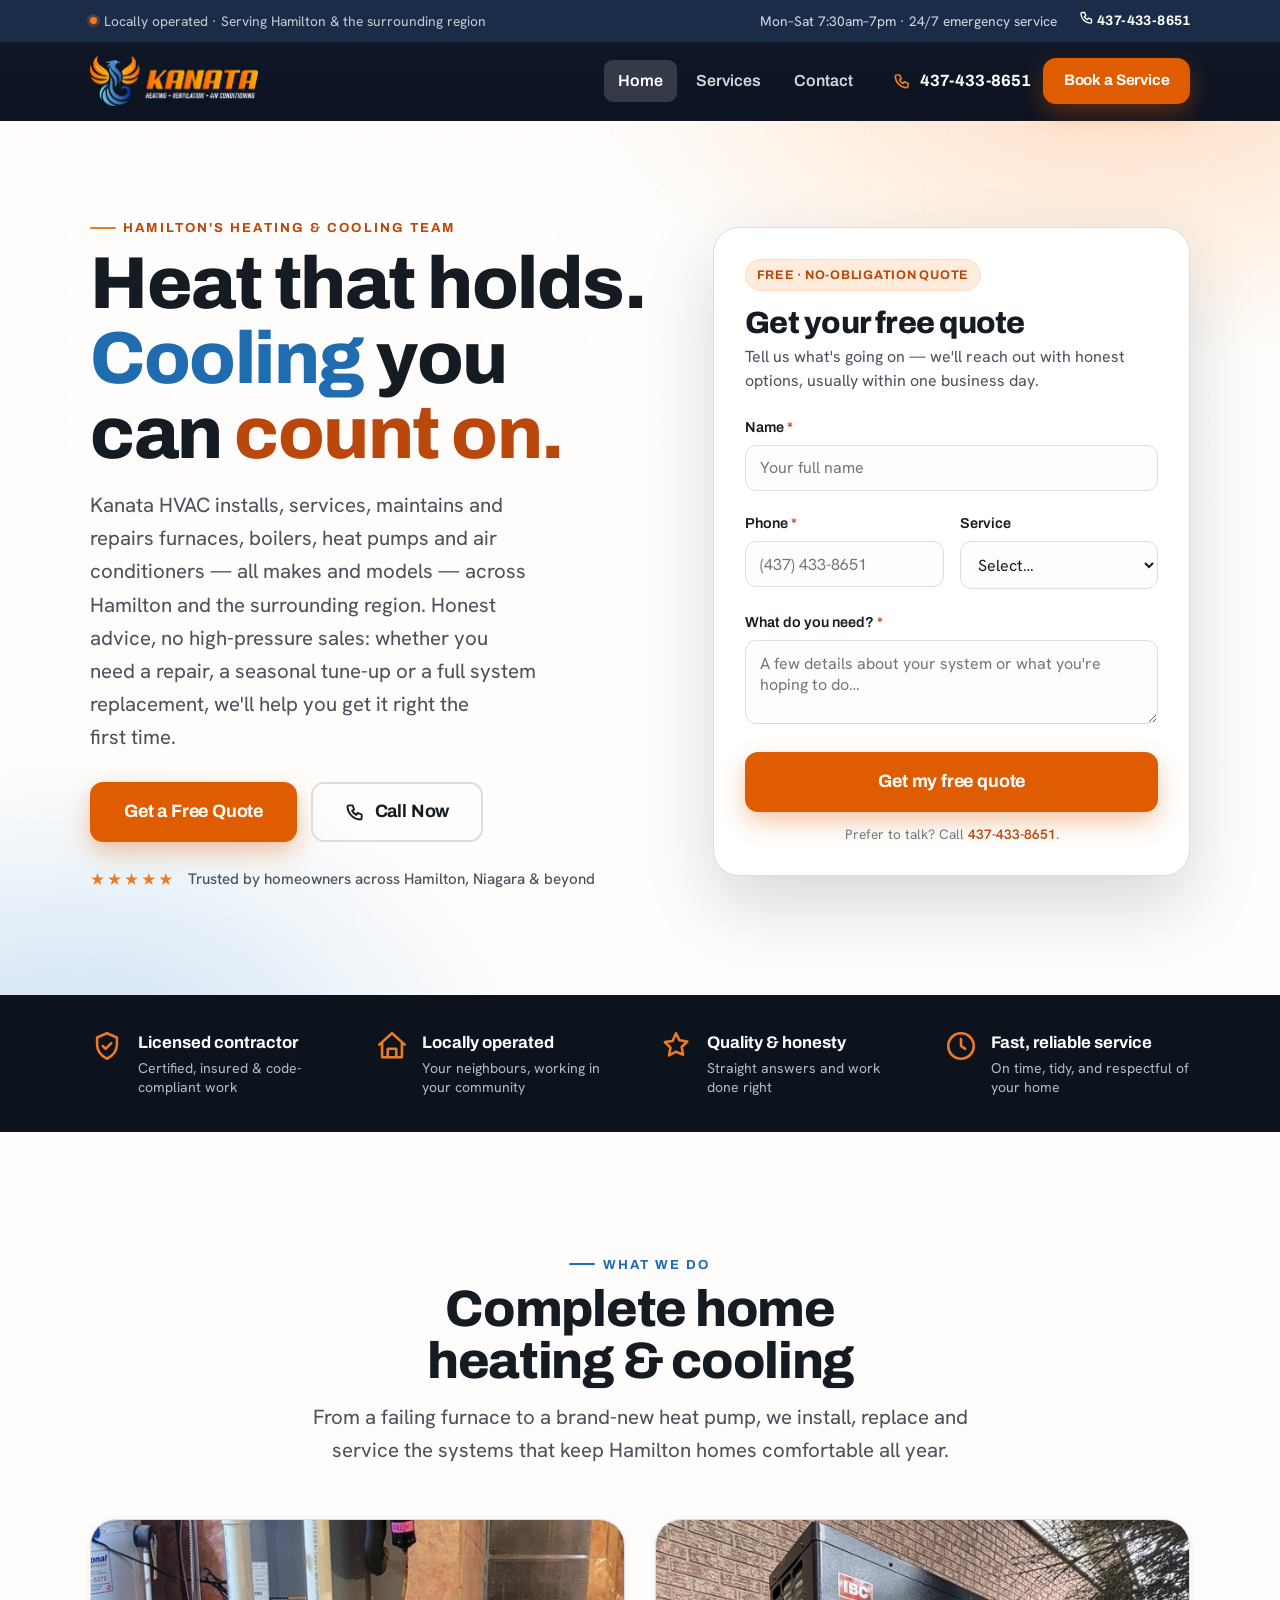
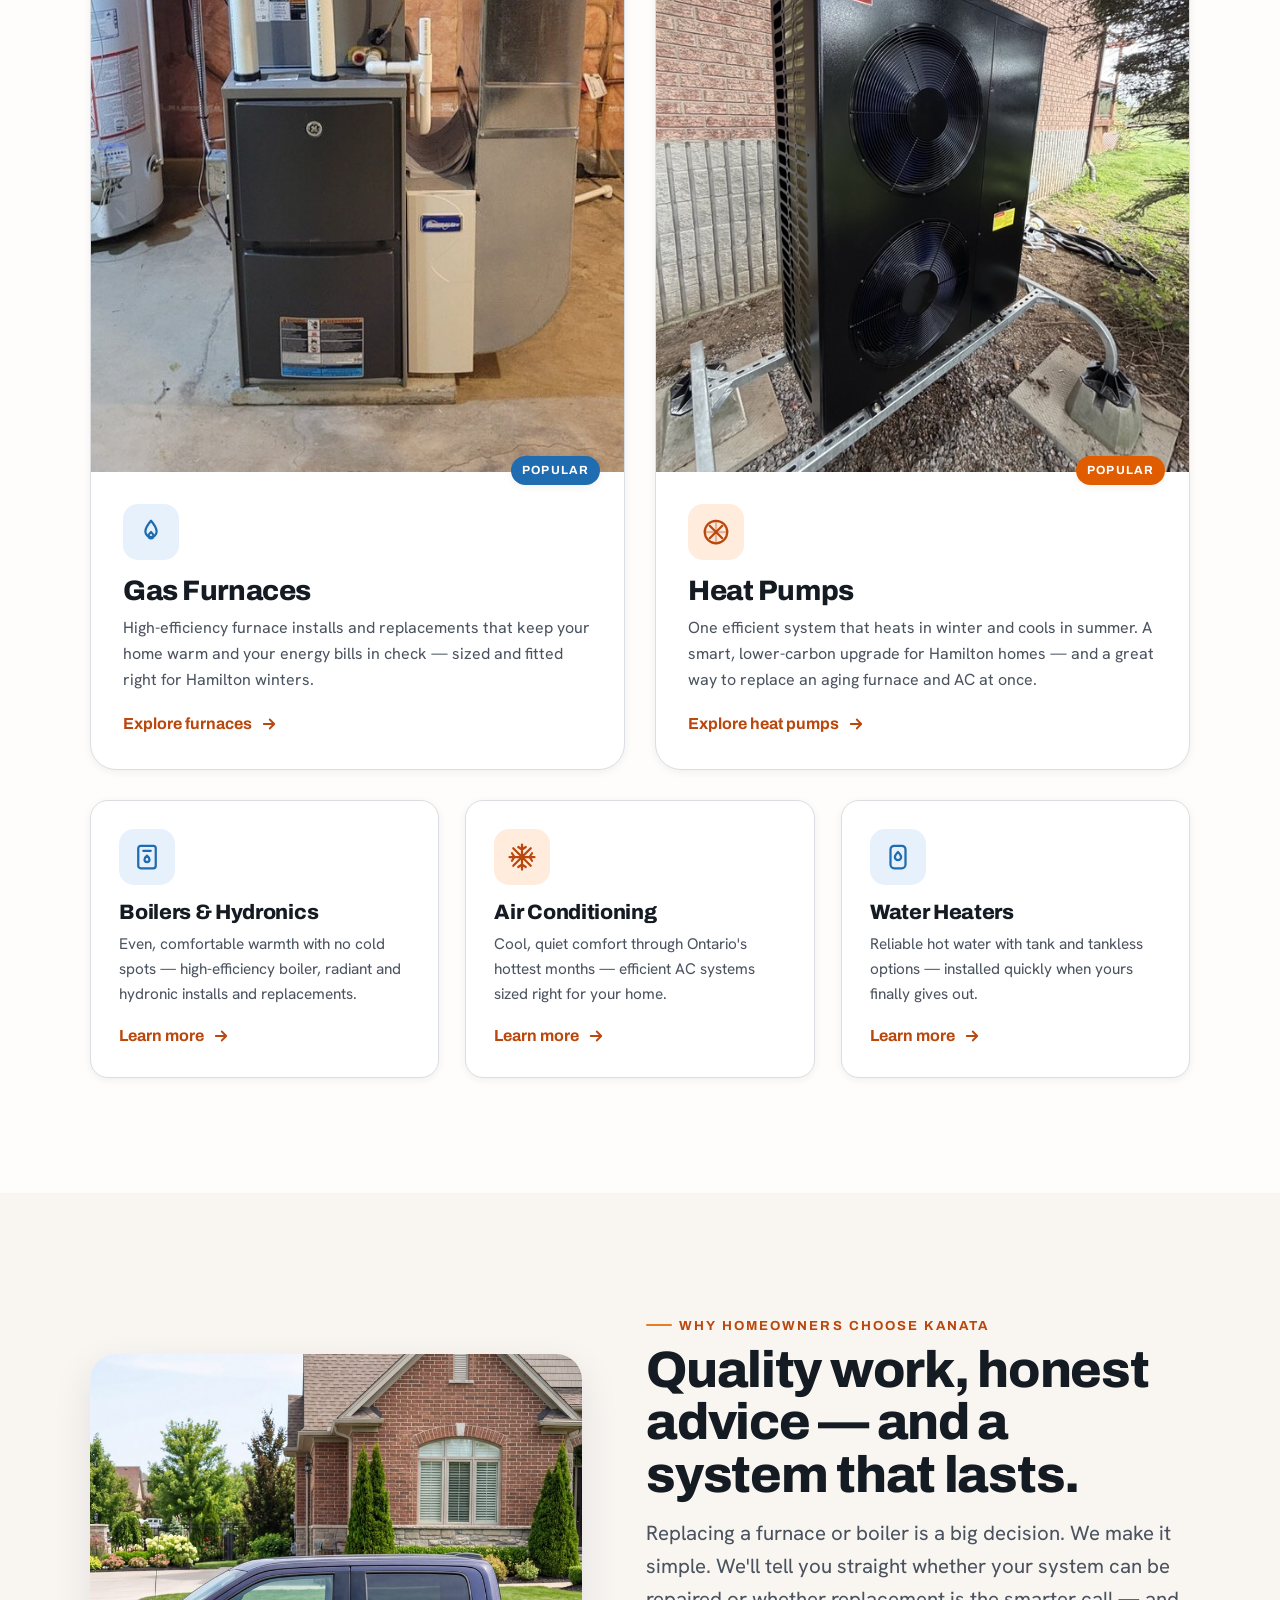
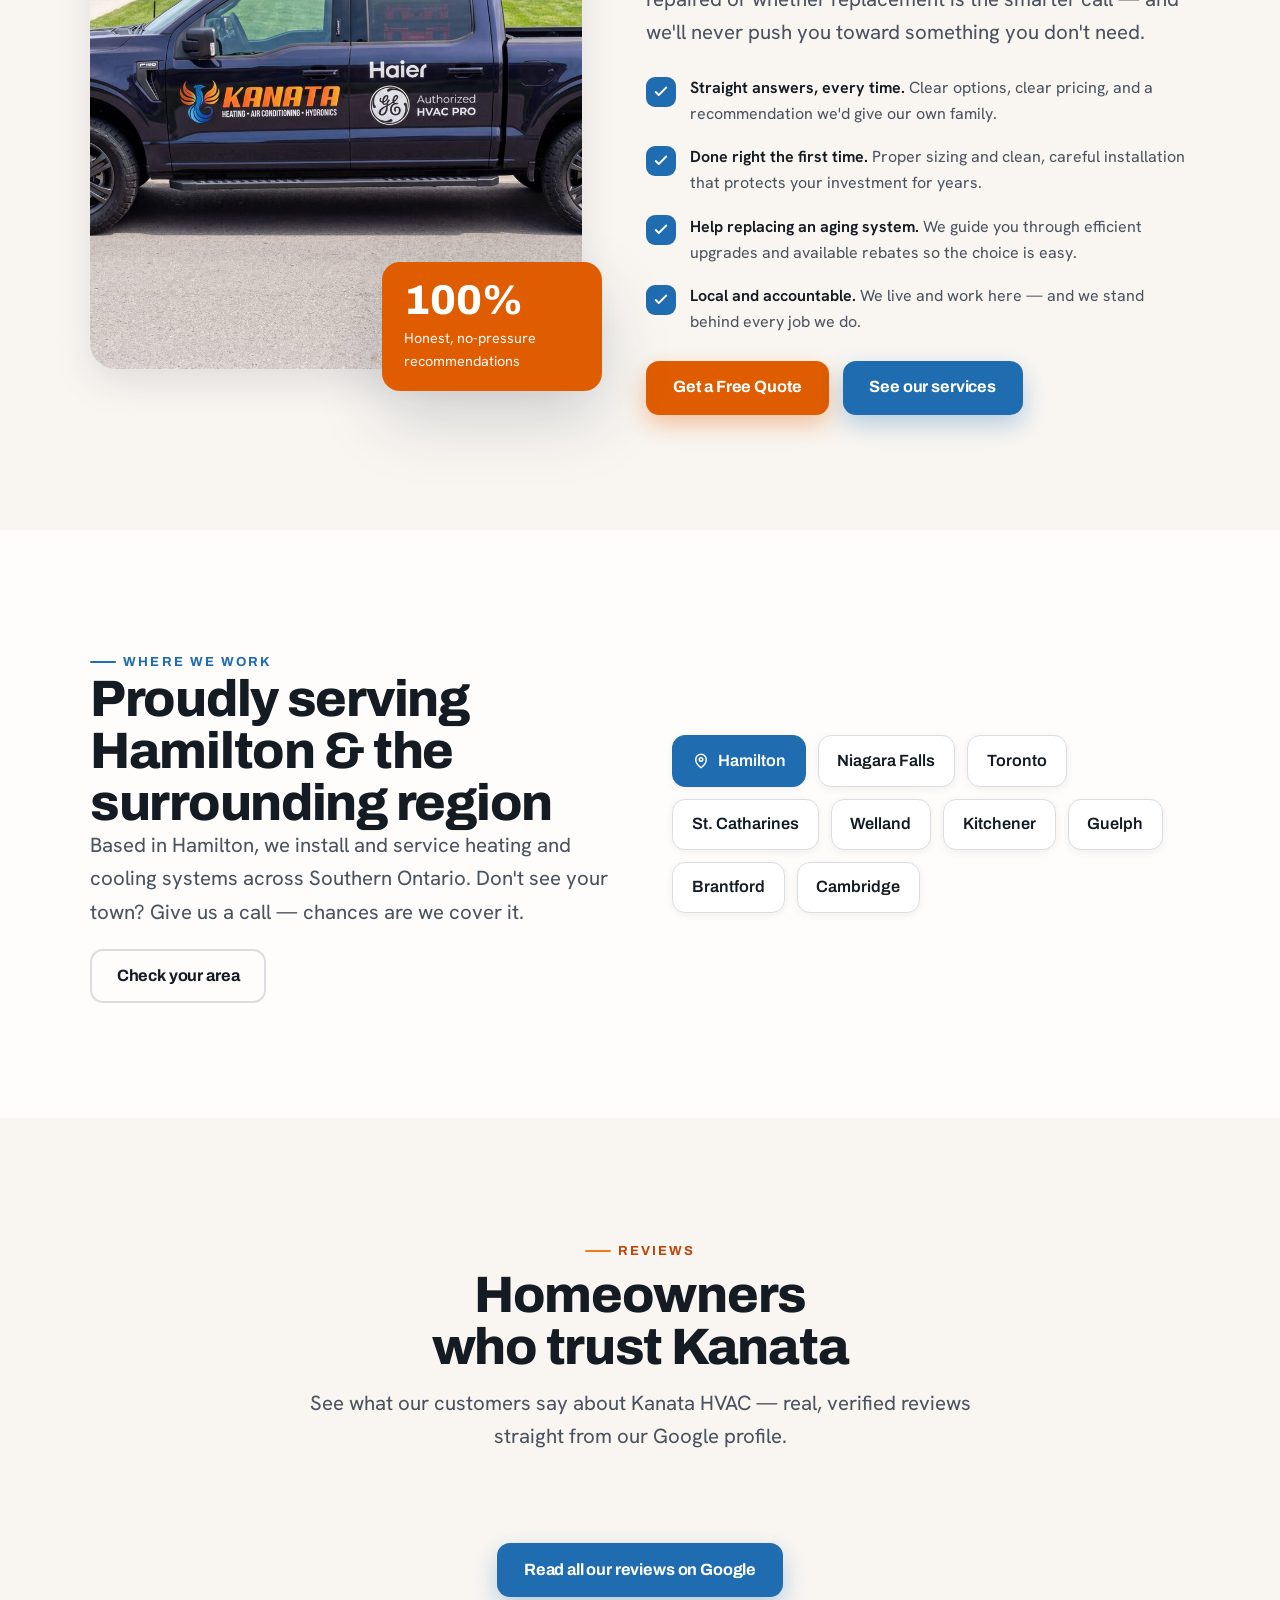
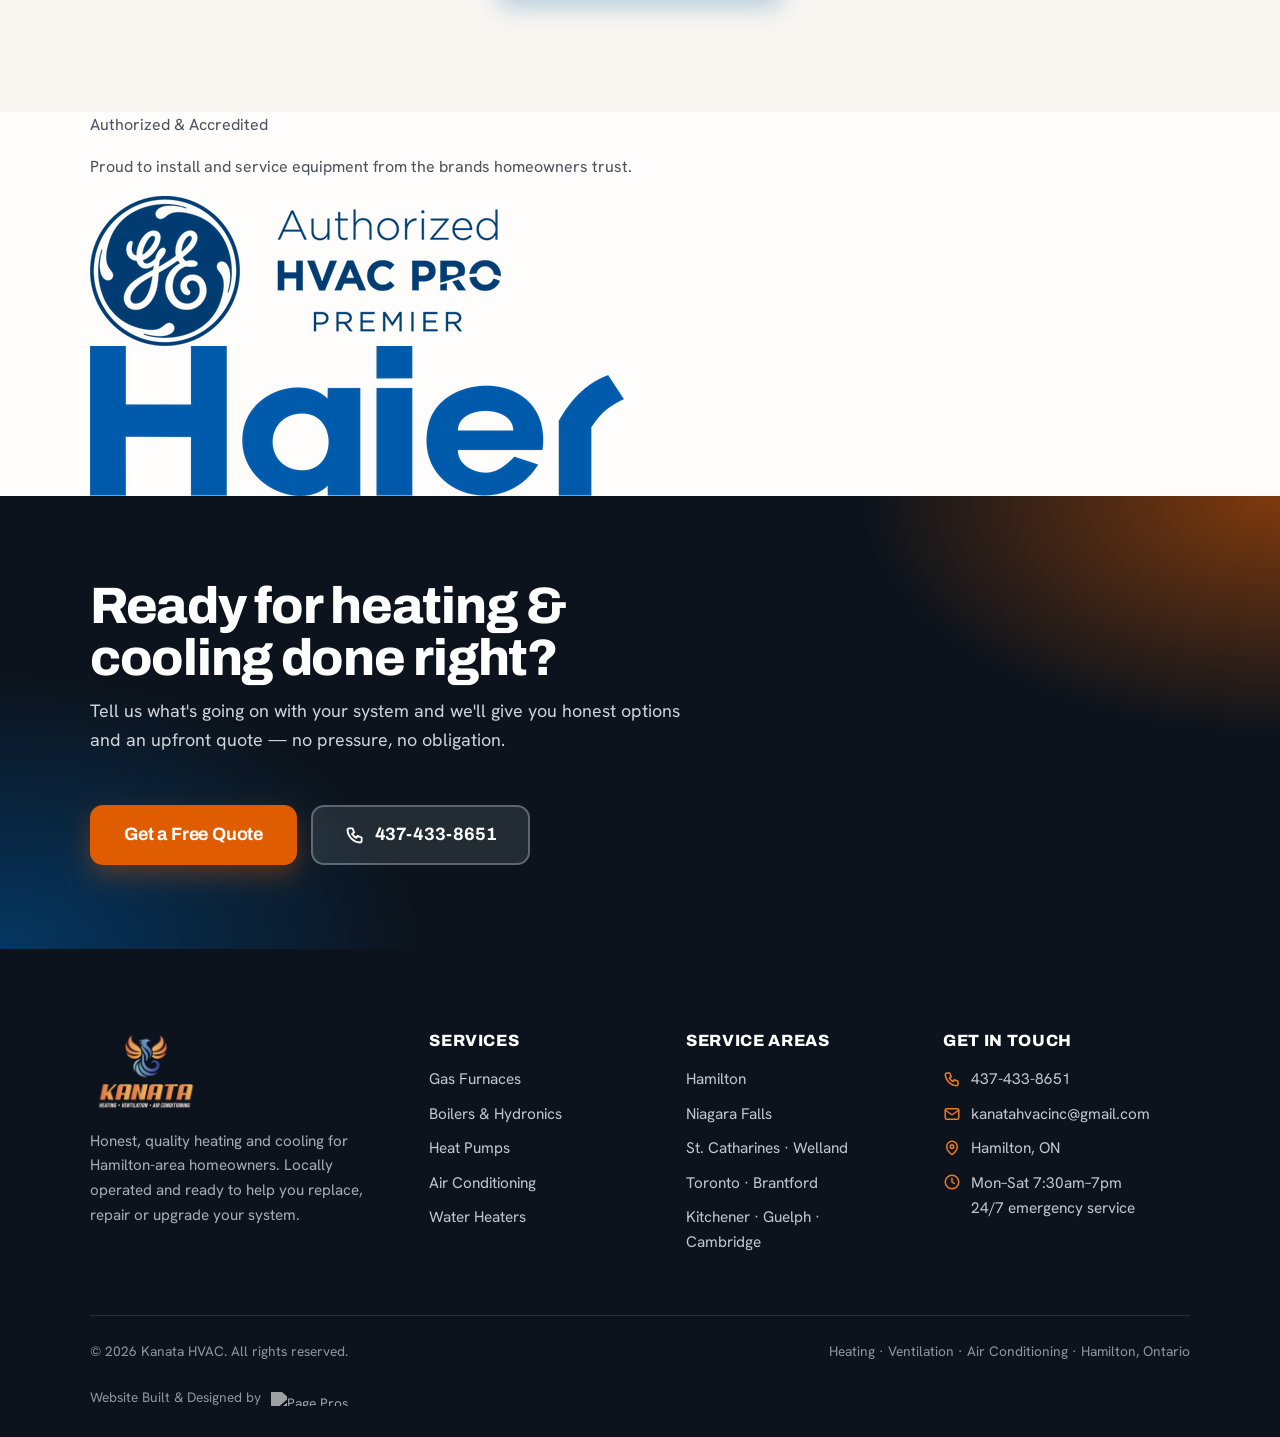
==== commit 2991c79f: "Add accreditation section before closing CTA" ====
--- a/index.html
+++ b/index.html
@@ -4,13 +4,29 @@
 <meta charset="UTF-8">
 <meta name="viewport" content="width=device-width, initial-scale=1.0">
 <title>Kanata HVAC — Heating &amp; Cooling Experts in Hamilton, Ontario</title>
-<meta name="description" content="Kanata HVAC installs and replaces gas furnaces, boilers, heat pumps, air conditioners and water heaters across Hamilton, Niagara Falls, St. Catharines and the surrounding region. Honest advice, quality installs. Call 437-433-8651.">
+<meta name="description" content="Kanata HVAC installs, services and repairs furnaces, boilers, heat pumps and air conditioners across Hamilton, Niagara and the GTA. Call 437-433-8651.">
 <link rel="icon" href="assets/logo-icon.png">
 <link rel="preconnect" href="https://fonts.googleapis.com">
 <link rel="preconnect" href="https://fonts.gstatic.com" crossorigin>
 <link href="https://fonts.googleapis.com/css2?family=Archivo:wght@400;500;600;700;800;900&family=Hanken+Grotesk:wght@400;500;600;700&family=Oswald:wght@400;500;600;700&family=Public+Sans:wght@400;500;600;700&family=Saira:wght@400;500;600;700;800&family=Space+Grotesk:wght@400;500;600;700&family=Chivo:wght@400;500;600;700&display=swap" rel="stylesheet">
 <link rel="stylesheet" href="styles.css">
 <link rel="stylesheet" href="home.css">
+  <link rel="canonical" href="https://kanatahvac.ca/">
+  <meta name="theme-color" content="#0c1a2b">
+  <meta property="og:type" content="website">
+  <meta property="og:site_name" content="Kanata HVAC">
+  <meta property="og:title" content="Kanata HVAC — Heating & Cooling Experts in Hamilton, Ontario">
+  <meta property="og:description" content="Kanata HVAC installs, services and repairs furnaces, boilers, heat pumps and air conditioners across Hamilton, Niagara and the GTA. Call 437-433-8651.">
+  <meta property="og:url" content="https://kanatahvac.ca/">
+  <meta property="og:image" content="https://kanatahvac.ca/truck.jpg">
+  <meta name="twitter:card" content="summary_large_image">
+  <meta name="twitter:title" content="Kanata HVAC — Heating & Cooling Experts in Hamilton, Ontario">
+  <meta name="twitter:description" content="Kanata HVAC installs, services and repairs furnaces, boilers, heat pumps and air conditioners across Hamilton, Niagara and the GTA. Call 437-433-8651.">
+  <meta name="twitter:image" content="https://kanatahvac.ca/truck.jpg">
+  <script type="application/ld+json">{"@context":"https://schema.org","@type":"HVACBusiness","@id":"https://kanatahvac.ca/#business","name":"Kanata HVAC","description":"Kanata HVAC installs, services, maintains and repairs furnaces, boilers, heat pumps and air conditioners — all makes and models — across Hamilton, Niagara and the Greater Toronto Area.","image":"https://kanatahvac.ca/truck.jpg","logo":"https://kanatahvac.ca/assets/logo.png","url":"https://kanatahvac.ca/","telephone":"+14374338651","priceRange":"$","currenciesAccepted":"CAD","paymentAccepted":"Cash, Credit Card, Debit, E-transfer","address":{"@type":"PostalAddress","addressLocality":"Hamilton","addressRegion":"ON","addressCountry":"CA"},"geo":{"@type":"GeoCoordinates","latitude":43.2557,"longitude":-79.8711},"areaServed":[{"@type":"City","name":"Hamilton"},{"@type":"City","name":"Stoney Creek"},{"@type":"City","name":"Ancaster"},{"@type":"City","name":"Dundas"},{"@type":"City","name":"Burlington"},{"@type":"City","name":"Grimsby"},{"@type":"City","name":"St. Catharines"},{"@type":"City","name":"Niagara Falls"},{"@type":"Place","name":"Greater Toronto Area"}],"openingHoursSpecification":[{"@type":"OpeningHoursSpecification","dayOfWeek":["Monday","Tuesday","Wednesday","Thursday","Friday","Saturday"],"opens":"07:30","closes":"19:00"}],"sameAs":["https://www.google.com/maps?cid=5630754113986187651"],"aggregateRating":{"@type":"AggregateRating","ratingValue":"5.0","reviewCount":"11"},"hasOfferCatalog":{"@type":"OfferCatalog","name":"HVAC Services","itemListElement":[{"@type":"Offer","itemOffered":{"@type":"Service","name":"Gas Furnace Installation & Repair"}},{"@type":"Offer","itemOffered":{"@type":"Service","name":"Air Conditioning Installation & Repair"}},{"@type":"Offer","itemOffered":{"@type":"Service","name":"Heat Pump Installation"}},{"@type":"Offer","itemOffered":{"@type":"Service","name":"Boiler & Hydronic Heating"}},{"@type":"Offer","itemOffered":{"@type":"Service","name":"Water Heater Installation"}}]}}</script>
+  <meta name="geo.region" content="CA-ON">
+  <meta name="geo.placename" content="Hamilton, Ontario">
+  <meta name="ICBM" content="43.2557, -79.8711">
 </head>
 <body>
 
@@ -328,7 +344,18 @@
 </section>
 
 <!-- ============ CLOSING CTA ============ -->
-<section class="cta-band">
+<section class="accreditations" aria-label="Authorized and accredited">
+      <div class="wrap accr-inner">
+        <p class="accr-kicker">Authorized &amp; Accredited</p>
+        <p class="accr-sub">Proud to install and service equipment from the brands homeowners trust.</p>
+        <div class="accr-logos">
+          <img src="assets/ge-authorized-hvac-pro.png" alt="GE Authorized HVAC Pro — Premier dealer" loading="lazy" width="411" height="150">
+          <img src="assets/haier-logo.png" alt="Haier authorized dealer" loading="lazy" width="534" height="150">
+        </div>
+      </div>
+    </section>
+
+    <section class="cta-band">
   <div class="wrap cta-inner">
     <div class="cta-copy">
       <h2>Ready for heating &amp; cooling done right?</h2>
--- a/home.css
+++ b/home.css
@@ -210,3 +210,16 @@
   .cta-actions{ width:100%; }
   .cta-actions .btn{ flex:1; }
 }
+
+/* Reviews: keep Google-review avatar initials centered (figcaption span rule was overriding the flex centering) */
+.review-card figcaption .rv-avatar { display: flex; font-size: 1.1rem; color: var(--blue); }
+
+/* Reviews ticker (auto-scrolling marquee, pauses on hover) */
+.reviews-ticker{ position:relative; overflow:hidden; margin-top:clamp(36px,4vw,52px); padding:10px 0;
+  -webkit-mask-image:linear-gradient(90deg,transparent,#000 6%,#000 94%,transparent);
+  mask-image:linear-gradient(90deg,transparent,#000 6%,#000 94%,transparent); }
+.reviews-track{ display:flex; width:max-content; animation:reviews-scroll 40s linear infinite; }
+.reviews-ticker:hover .reviews-track{ animation-play-state:paused; }
+.reviews-track .review-card{ flex:0 0 clamp(280px,78vw,360px); margin-right:clamp(16px,2vw,24px); }
+@keyframes reviews-scroll{ from{ transform:translateX(0); } to{ transform:translateX(-50%); } }
+@media (prefers-reduced-motion:reduce){ .reviews-track{ animation:none; } .reviews-ticker{ overflow-x:auto; } }
